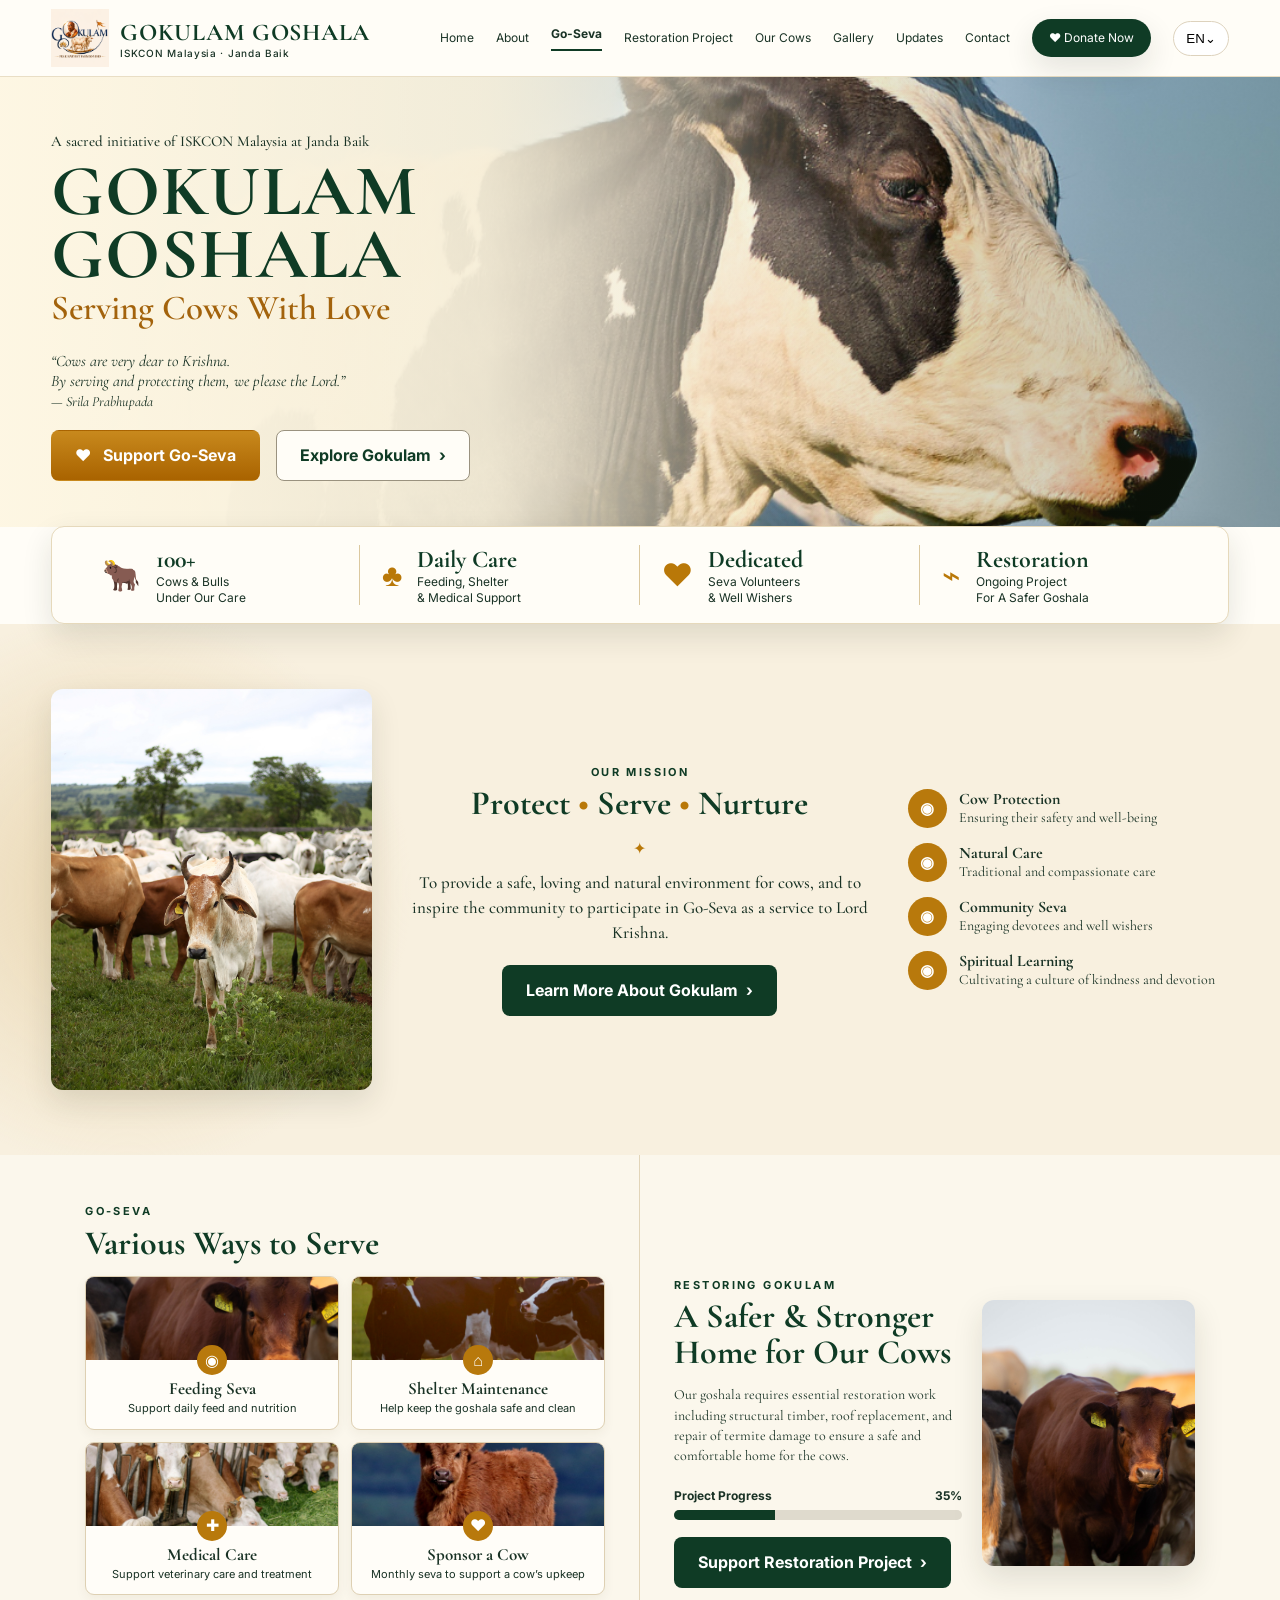
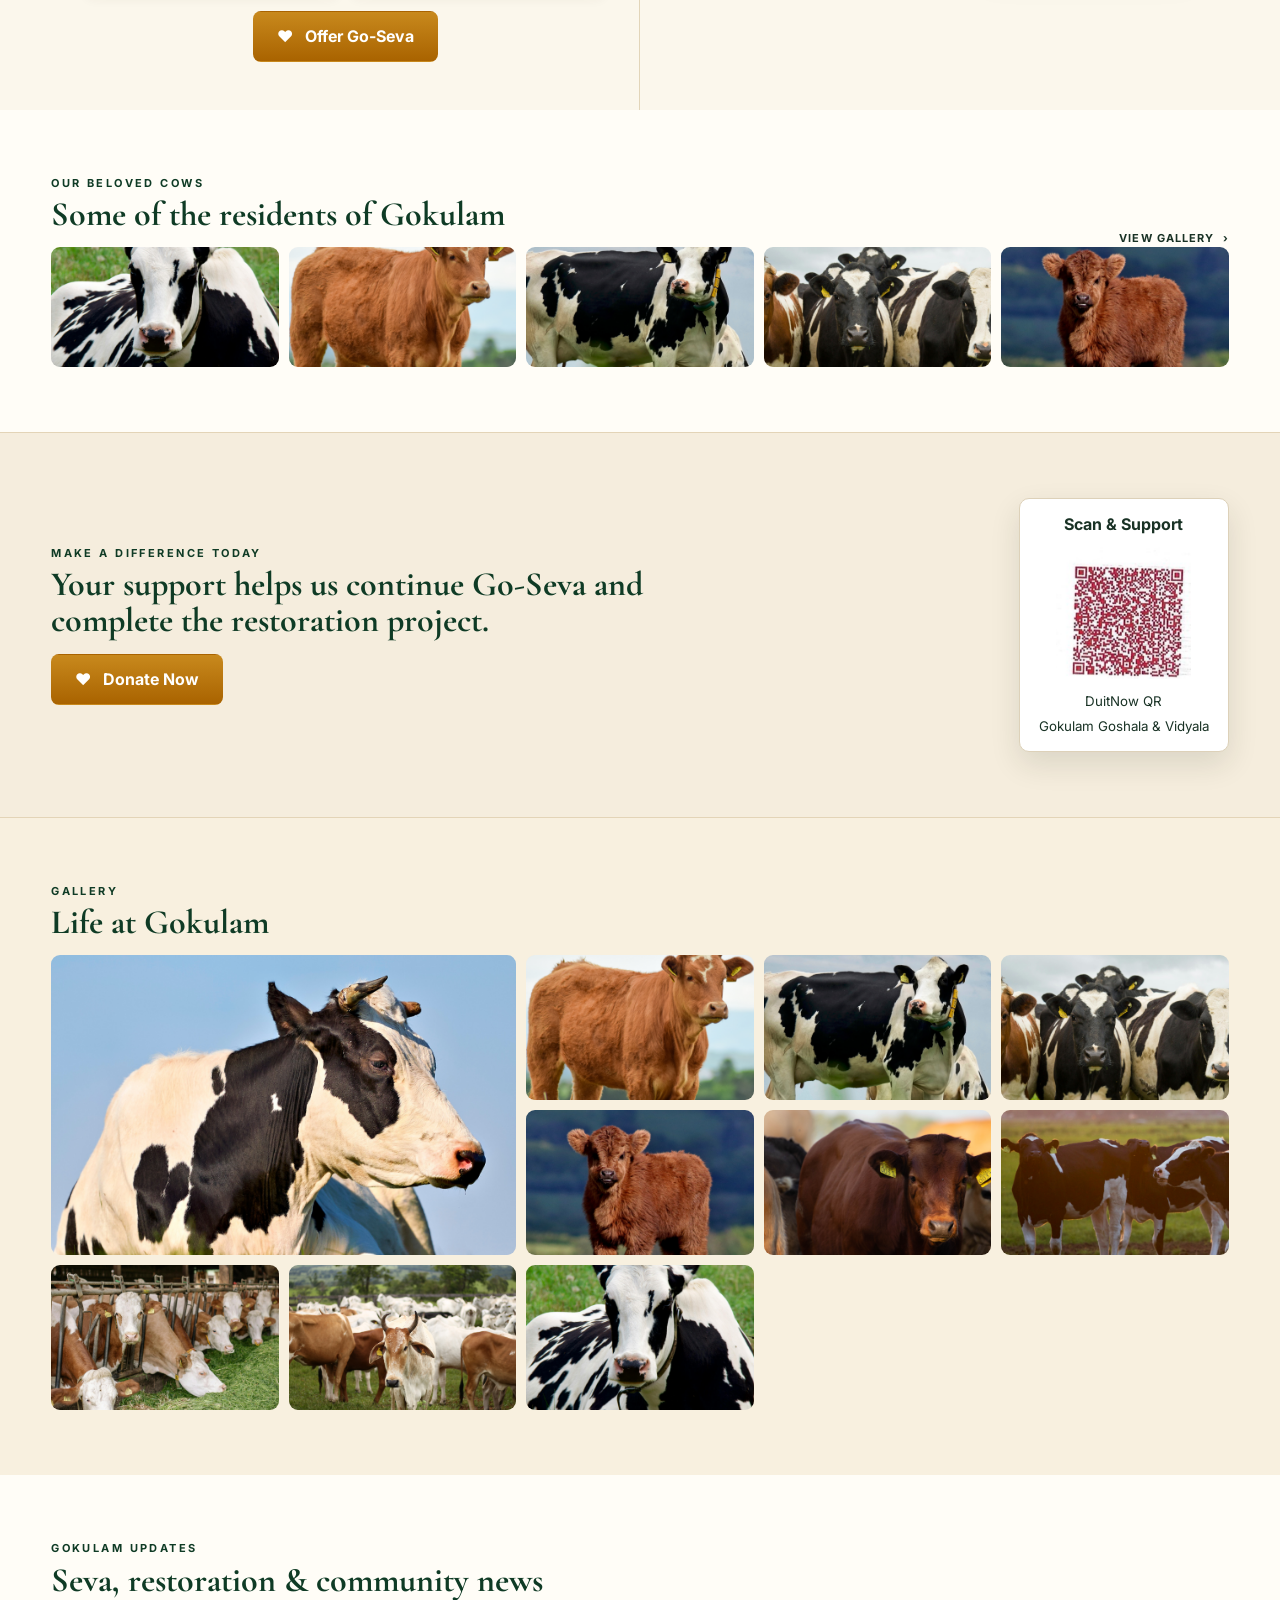
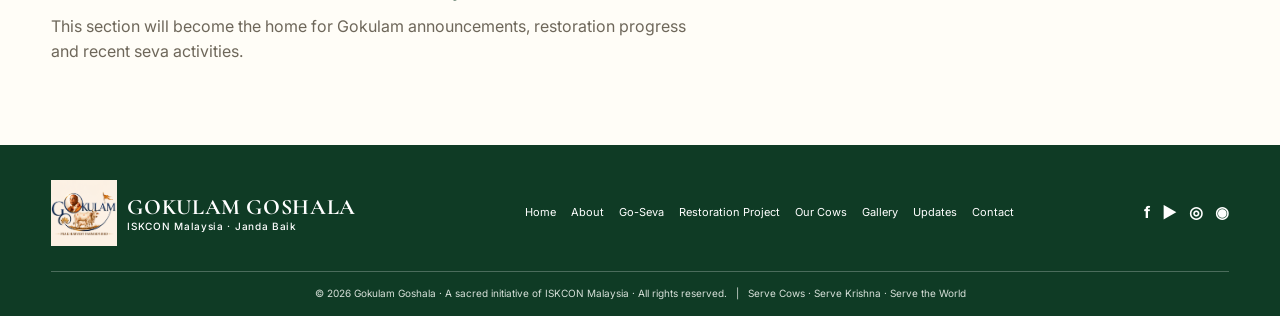
==== index.html @ b49b25ba "Add files via upload" ====
<!DOCTYPE html>
<html lang="en">
<head>
  <meta charset="UTF-8" />
  <meta name="viewport" content="width=device-width, initial-scale=1.0" />
  <meta name="description" content="Gokulam Goshala – Serving cows with love at ISKCON Malaysia, Janda Baik." />
  <title>Gokulam Goshala | Serving Cows With Love</title>
  <link rel="preconnect" href="https://fonts.googleapis.com">
  <link rel="preconnect" href="https://fonts.gstatic.com" crossorigin>
  <link href="https://fonts.googleapis.com/css2?family=Cormorant+Garamond:wght@500;600;700&family=Inter:wght@400;500;600;700&display=swap" rel="stylesheet">
  <link rel="stylesheet" href="assets/css/style.css" />
</head>
<body>
  <header class="site-header" id="top">
    <div class="container nav-wrap">
      <a class="brand" href="#top" aria-label="Gokulam Goshala home">
        <img class="site-logo" src="assets/images/logo.png" alt="Gokulam Goshala logo">
        <div>
          <span class="brand-name">Gokulam Goshala</span>
          <span class="brand-sub">ISKCON Malaysia · Janda Baik</span>
        </div>
      </a>

      <button class="menu-toggle" aria-label="Open navigation" aria-expanded="false">☰</button>
      <nav class="main-nav" aria-label="Main navigation">
        <a class="active" href="#top">Home</a>
        <a href="#about">About</a>
        <a href="#go-seva">Go-Seva</a>
        <a href="#restoration">Restoration Project</a>
        <a href="#cows">Our Cows</a>
        <a href="#gallery">Gallery</a>
        <a href="#updates">Updates</a>
        <a href="#contact">Contact</a>
        <a class="nav-donate" href="#donate">♥ Donate Now</a>
        <button class="language" type="button">EN⌄</button>
      </nav>
    </div>
  </header>

  <main>
    <section class="hero">
      <div class="hero-image"></div>
      <div class="hero-overlay"></div>
      <div class="container hero-content">
        <div class="hero-copy">
          <p class="eyebrow">A sacred initiative of ISKCON Malaysia at Janda Baik</p>
          <h1>Gokulam Goshala</h1>
          <h2>Serving Cows With Love</h2>
          <p class="quote">“Cows are very dear to Krishna.<br>By serving and protecting them, we please the Lord.”</p>
          <p class="quote-author">— Srila Prabhupada</p>
          <div class="hero-actions">
            <a class="btn btn-gold" href="#donate">♥ &nbsp; Support Go-Seva</a>
            <a class="btn btn-light" href="#about">Explore Gokulam &nbsp;›</a>
          </div>
        </div>
      </div>
    </section>

    <section class="stats container">
      <div class="stat"><span class="stat-icon">🐂</span><div><strong>100+</strong><span>Cows & Bulls<br>Under Our Care</span></div></div>
      <div class="stat"><span class="stat-icon">♣</span><div><strong>Daily Care</strong><span>Feeding, Shelter<br>& Medical Support</span></div></div>
      <div class="stat"><span class="stat-icon">♥</span><div><strong>Dedicated</strong><span>Seva Volunteers<br>& Well Wishers</span></div></div>
      <div class="stat"><span class="stat-icon">⌁</span><div><strong>Restoration</strong><span>Ongoing Project<br>For A Safer Goshala</span></div></div>
    </section>

    <section class="mission section" id="about">
      <div class="container mission-grid">
        <div class="mission-art photo-frame"><img src="assets/images/cow-09.png" alt="Cows at Gokulam"></div>
        <div class="mission-copy">
          <p class="section-kicker">Our Mission</p>
          <h2>Protect <span>•</span> Serve <span>•</span> Nurture</h2>
          <div class="ornament">✦</div>
          <p>To provide a safe, loving and natural environment for cows, and to inspire the community to participate in Go-Seva as a service to Lord Krishna.</p>
          <a class="btn btn-green" href="#contact">Learn More About Gokulam &nbsp;›</a>
        </div>
        <div class="mission-values">
          <div><b>◉</b><span><strong>Cow Protection</strong>Ensuring their safety and well-being</span></div>
          <div><b>◉</b><span><strong>Natural Care</strong>Traditional and compassionate care</span></div>
          <div><b>◉</b><span><strong>Community Seva</strong>Engaging devotees and well wishers</span></div>
          <div><b>◉</b><span><strong>Spiritual Learning</strong>Cultivating a culture of kindness and devotion</span></div>
        </div>
      </div>
    </section>

    <section class="split-section" id="go-seva">
      <div class="container split-grid">
        <div class="seva-panel">
          <p class="section-kicker">Go-Seva</p>
          <h2>Various Ways to Serve</h2>
          <div class="cards-4">
            <article class="mini-card"><img class="card-image" src="assets/images/cow-06.png" alt="Feeding and cow care"><span>◉</span><h3>Feeding Seva</h3><p>Support daily feed and nutrition</p></article>
            <article class="mini-card"><img class="card-image" src="assets/images/cow-07.png" alt="Goshala shelter"><span>⌂</span><h3>Shelter Maintenance</h3><p>Help keep the goshala safe and clean</p></article>
            <article class="mini-card"><img class="card-image" src="assets/images/cow-08.png" alt="Cow care"><span>✚</span><h3>Medical Care</h3><p>Support veterinary care and treatment</p></article>
            <article class="mini-card"><img class="card-image" src="assets/images/cow-05.png" alt="Cow sponsorship"><span>♥</span><h3>Sponsor a Cow</h3><p>Monthly seva to support a cow’s upkeep</p></article>
          </div>
          <a class="btn btn-gold center-btn" href="#donate">♥ &nbsp; Offer Go-Seva</a>
        </div>

        <div class="restoration-panel" id="restoration">
          <div>
            <p class="section-kicker">Restoring Gokulam</p>
            <h2>A Safer & Stronger Home for Our Cows</h2>
            <p>Our goshala requires essential restoration work including structural timber, roof replacement, and repair of termite damage to ensure a safe and comfortable home for the cows.</p>
            <div class="progress-label"><span>Project Progress</span><strong>35%</strong></div>
            <div class="progress"><span style="width:35%"></span></div>
            <a class="btn btn-green" href="#donate">Support Restoration Project &nbsp;›</a>
          </div>
          <div class="restoration-image photo-frame"><img src="assets/images/cow-06.png" alt="Goshala shelter"></div>
        </div>
      </div>
    </section>

    <section class="cows section" id="cows">
      <div class="container">
        <div class="section-heading"><div><p class="section-kicker">Our Beloved Cows</p><h2>Some of the residents of Gokulam</h2></div><a href="#gallery">View Gallery &nbsp;›</a></div>
        <div class="cow-strip">
          <img class="cow-thumb" src="assets/images/cow-01.png" alt="Gokulam cow 1">
          <img class="cow-thumb" src="assets/images/cow-02.png" alt="Gokulam cow 2">
          <img class="cow-thumb" src="assets/images/cow-03.png" alt="Gokulam cow 3">
          <img class="cow-thumb" src="assets/images/cow-04.png" alt="Gokulam cow 4">
          <img class="cow-thumb" src="assets/images/cow-05.png" alt="Gokulam cow 5">
        </div>
      </div>
    </section>

    <section class="donate section" id="donate">
      <div class="container donate-grid">
        <div><p class="section-kicker">Make a Difference Today</p><h2>Your support helps us continue Go-Seva and complete the restoration project.</h2><a class="btn btn-gold" href="#contact">♥ &nbsp; Donate Now</a></div>
        <div class="qr-placeholder"><strong>Scan &amp; Support</strong><img class="donation-qr" src="assets/images/donation-qr.png" alt="DuitNow QR for Gokulam Goshala &amp; Vidyala"><small>DuitNow QR<br>Gokulam Goshala &amp; Vidyala</small></div>
      </div>
    </section>

    <section class="gallery section" id="gallery">
      <div class="container">
        <div class="section-heading"><div><p class="section-kicker">Gallery</p><h2>Life at Gokulam</h2></div></div>
        <div class="gallery-grid">
          <img src="assets/images/cow-10.png" alt="Cows grazing in the pasture">
          <img src="assets/images/cow-02.png" alt="Cow portrait">
          <img src="assets/images/cow-03.png" alt="Cow portrait">
          <img src="assets/images/cow-04.png" alt="Cow portrait">
          <img src="assets/images/cow-05.png" alt="Cows together">
          <img src="assets/images/cow-06.png" alt="Cows in shelter">
          <img src="assets/images/cow-07.png" alt="Cows in pasture">
          <img src="assets/images/cow-08.png" alt="Cow">
          <img src="assets/images/cow-09.png" alt="Cows grazing">
          <img src="assets/images/cow-01.png" alt="Cow">
        </div>
      </div>
    </section>

    <section class="updates section" id="updates">
      <div class="container"><p class="section-kicker">Gokulam Updates</p><h2>Seva, restoration & community news</h2><p class="muted">This section will become the home for Gokulam announcements, restoration progress and recent seva activities.</p></div>
    </section>
  </main>

  <footer id="contact">
    <div class="container footer-grid">
      <div class="footer-brand"><img class="footer-logo" src="assets/images/logo.png" alt="Gokulam Goshala logo"><div><span class="brand-name">Gokulam Goshala</span><span class="brand-sub">ISKCON Malaysia · Janda Baik</span></div></div>
      <div class="footer-links"><a href="#top">Home</a><a href="#about">About</a><a href="#go-seva">Go-Seva</a><a href="#restoration">Restoration Project</a><a href="#cows">Our Cows</a><a href="#gallery">Gallery</a><a href="#updates">Updates</a><a href="#contact">Contact</a></div>
      <div class="socials">f &nbsp; ▶ &nbsp; ◎ &nbsp; ◉</div>
    </div>
    <div class="container copyright">© 2026 Gokulam Goshala · A sacred initiative of ISKCON Malaysia · All rights reserved. &nbsp; | &nbsp; Serve Cows · Serve Krishna · Serve the World</div>
  </footer>

  <script src="assets/js/script.js"></script>
</body>
</html>
---- assets/css/style.css ----
:root{--green:#0f3b25;--green2:#174d31;--gold:#b97808;--cream:#f7f0df;--paper:#fffdf7;--ink:#193225;--line:#d9c69f;--shadow:0 12px 30px rgba(36,45,26,.12);--serif:'Cormorant Garamond',Georgia,serif;--sans:'Inter',Arial,sans-serif}*{box-sizing:border-box}html{scroll-behavior:smooth}body{margin:0;color:var(--ink);background:var(--paper);font-family:var(--sans);line-height:1.55}a{color:inherit;text-decoration:none}.container{width:min(1180px,92%);margin:auto}.site-header{position:sticky;top:0;z-index:20;background:rgba(255,253,247,.97);border-bottom:1px solid #e9dec5}.nav-wrap{min-height:76px;display:flex;align-items:center;justify-content:space-between;gap:25px}.brand{display:flex;align-items:center;gap:11px}.brand-mark{width:49px;height:49px;border:2px solid var(--gold);border-radius:50%;display:grid;place-items:center;font-size:25px;background:#f5ead1}.brand-name{display:block;font:700 24px var(--serif);text-transform:uppercase;letter-spacing:.03em;color:var(--green)}.brand-sub{display:block;font:500 10px var(--sans);letter-spacing:.07em}.main-nav{display:flex;align-items:center;gap:22px;font-size:12px}.main-nav a{white-space:nowrap}.main-nav .active{font-weight:700;border-bottom:2px solid var(--green);padding-bottom:5px}.nav-donate{background:var(--green);color:white;border-radius:25px;padding:10px 17px;box-shadow:var(--shadow)}.language{border:1px solid #ddd2bd;background:white;border-radius:20px;padding:9px 12px}.menu-toggle{display:none;border:0;background:none;font-size:26px}.hero{position:relative;min-height:450px;display:flex;align-items:center;overflow:hidden;background:#d8cba9}.hero-image{position:absolute;inset:0;background:linear-gradient(90deg,#e8dfc5 0%,rgba(232,223,197,.86) 38%,rgba(100,86,47,.08) 60%,rgba(37,64,31,.3)),url('../images/cow-10.png') center/cover}.hero-overlay{position:absolute;inset:0;background:linear-gradient(90deg,rgba(255,248,229,.94),rgba(255,248,229,.54) 43%,rgba(0,0,0,0) 72%)}.hero-content{position:relative;z-index:1}.hero-copy{max-width:610px;padding:45px 0}.hero h1{margin:0;text-transform:uppercase;font:700 clamp(45px,6vw,72px)/.88 var(--serif);color:var(--green);letter-spacing:.015em}.hero h2{margin:5px 0 0;color:#a3630c;font:600 35px/1 var(--serif)}.eyebrow{margin:9px 0 10px;font:500 15px var(--serif)}.quote{font:italic 16px var(--serif);margin:25px 0 2px}.quote-author{font:italic 14px var(--serif);margin:0 0 20px}.hero-actions{display:flex;gap:16px}.btn{display:inline-flex;align-items:center;justify-content:center;border-radius:8px;padding:12px 23px;font-weight:700;border:1px solid transparent;transition:.2s transform,.2s box-shadow}.btn:hover{transform:translateY(-2px);box-shadow:0 8px 18px rgba(0,0,0,.14)}.btn-gold{background:linear-gradient(#c8891d,#a96300);color:#fff}.btn-light{background:#fffdf7;border-color:#9a927f;color:var(--green)}.btn-green{background:var(--green);color:#fff}.stats{position:relative;z-index:3;margin-top:-1px;background:#fffdf7;border:1px solid #e6d9bb;border-radius:13px;box-shadow:var(--shadow);display:grid;grid-template-columns:repeat(4,1fr);padding:18px 28px}.stat{display:flex;align-items:center;gap:15px;padding:0 22px;border-right:1px solid #dbc89f}.stat:last-child{border-right:0}.stat-icon{font-size:31px;color:var(--gold)}.stat strong{display:block;font:700 24px var(--serif);color:var(--green)}.stat div span{display:block;font-size:12px;line-height:1.3}.section{padding:65px 0}.mission{background:radial-gradient(circle at 10% 50%,#e8d4ad 0,transparent 24%),#f8f0df}.mission-grid{display:grid;grid-template-columns:1fr 1.45fr 1fr;align-items:center;gap:35px}.image-placeholder{min-height:235px;border-radius:12px;background:linear-gradient(135deg,#9d7b43,#d7c28d 45%,#527144);display:grid;place-items:center;text-align:center;color:white;font:600 21px var(--serif);box-shadow:var(--shadow);text-shadow:0 1px 3px #333}.image-placeholder small{font:12px var(--sans)}.mission-copy{text-align:center}.section-kicker{text-transform:uppercase;letter-spacing:.22em;font-size:11px;font-weight:700;margin:0 0 2px;color:var(--green)}h2{font:700 34px/1.05 var(--serif);margin:5px 0 15px;color:var(--green)}.mission-copy h2 span{color:var(--gold)}.ornament{color:var(--gold);margin:10px 0}.mission-copy>p:not(.section-kicker){font:500 17px/1.45 var(--serif);max-width:570px;margin:0 auto 20px}.mission-values{display:grid;gap:15px}.mission-values>div{display:flex;gap:12px;align-items:flex-start}.mission-values b{width:39px;height:39px;flex:none;border-radius:50%;display:grid;place-items:center;background:#b8790c;color:#fff}.mission-values span{font:14px var(--serif)}.mission-values strong{display:block;font-size:16px}.split-section{padding:0;background:#fbf7ec}.split-grid{display:grid;grid-template-columns:1fr 1fr}.seva-panel,.restoration-panel{padding:48px 34px}.seva-panel{border-right:1px solid #e2d5b9}.cards-4{display:grid;grid-template-columns:repeat(2,1fr);gap:12px}.mini-card{position:relative;border:1px solid #ded0b3;background:#fffdf8;border-radius:9px;overflow:hidden;text-align:center;padding-bottom:11px;box-shadow:0 4px 12px rgba(65,48,15,.06)}.card-image{height:83px;background:linear-gradient(135deg,#698252,#d7bb7d);display:grid;place-items:center;color:white;font:600 16px var(--serif)}.mini-card>span{display:grid;place-items:center;width:30px;height:30px;border-radius:50%;background:#b8790c;color:white;margin:-15px auto 3px;position:relative}.mini-card h3{font:700 17px var(--serif);margin:0}.mini-card p{font-size:11px;line-height:1.3;margin:2px 8px}.center-btn{display:flex;width:max-content;margin:16px auto 0}.restoration-panel{display:grid;grid-template-columns:1.15fr .85fr;gap:20px;align-items:center}.restoration-panel p:not(.section-kicker){font:14px/1.45 var(--serif)}.progress-label{display:flex;justify-content:space-between;font-size:12px;font-weight:700;margin-top:20px}.progress{height:10px;border-radius:20px;background:#dfdacd;overflow:hidden;margin:5px 0 17px}.progress span{display:block;height:100%;background:var(--green)}.restoration-image{min-height:250px}.section-heading{display:flex;justify-content:space-between;align-items:end}.section-heading>a{font-size:11px;font-weight:700;text-transform:uppercase;letter-spacing:.1em}.cow-strip{display:grid;grid-template-columns:repeat(5,1fr);gap:10px}.cow-thumb{height:120px;border-radius:9px;background:linear-gradient(135deg,#7d9a62,#d1b176);display:grid;place-items:center;color:#fff;font:600 19px var(--serif);text-shadow:0 1px 3px #333}.donate{background:#f5eddd;border-top:1px solid #e3d4b7;border-bottom:1px solid #e3d4b7}.donate-grid{display:grid;grid-template-columns:1fr 210px;gap:40px;align-items:center}.donate h2{max-width:720px}.qr-placeholder{text-align:center;background:#fff;border:1px solid #ddd1b9;border-radius:10px;padding:13px;box-shadow:var(--shadow)}.qr{width:105px;height:105px;margin:8px auto;background:repeating-linear-gradient(45deg,#111 0 5px,#fff 5px 10px);display:grid;place-items:center;font-weight:800;color:white;text-shadow:0 0 3px #000}.donation-qr{display:block;width:135px;height:135px;object-fit:contain;margin:8px auto;background:#fff}.updates{background:#fffdf7}.muted{color:#6e675a;max-width:650px}footer{background:var(--green);color:#fff;padding:35px 0 15px}.footer-grid{display:grid;grid-template-columns:1fr 2fr auto;align-items:center;gap:30px}.footer-brand{display:flex;align-items:center;gap:10px}.footer-brand .brand-name{color:#fff;font-size:22px}.footer-links{display:flex;flex-wrap:wrap;justify-content:center;gap:15px;font-size:11px}.socials{font-weight:700;white-space:nowrap}.copyright{text-align:center;border-top:1px solid rgba(255,255,255,.25);margin-top:25px;padding-top:14px;font-size:10px;color:#d7e0d9}
@media(max-width:1050px){.main-nav{gap:11px}.main-nav a{font-size:10px}.stats{grid-template-columns:repeat(2,1fr);gap:14px}.stat:nth-child(2){border-right:0}.mission-grid{grid-template-columns:1fr 1.5fr}.mission-values{grid-column:1/-1;grid-template-columns:repeat(2,1fr)}}
@media(max-width:760px){.nav-wrap{min-height:68px}.menu-toggle{display:block}.main-nav{display:none;position:absolute;left:4%;right:4%;top:67px;background:#fffdf7;padding:15px;border:1px solid #e5d9c0;border-radius:10px;box-shadow:var(--shadow);flex-direction:column;align-items:stretch}.main-nav.open{display:flex}.main-nav a{text-align:center;padding:7px}.language{width:100%}.hero{min-height:570px;align-items:end}.hero-image{background-position:63% center}.hero-overlay{background:linear-gradient(180deg,rgba(255,248,229,.25),rgba(255,248,229,.94) 58%)}.hero-copy{padding:40px 0 35px;text-align:center}.hero h1{font-size:47px}.hero h2{font-size:30px}.hero-actions{justify-content:center;flex-wrap:wrap}.stats{grid-template-columns:1fr;padding:12px 18px;margin-top:-1px}.stat{border-right:0;border-bottom:1px solid #dbc89f;padding:12px}.stat:last-child{border-bottom:0}.mission-grid,.split-grid,.restoration-panel,.donate-grid{grid-template-columns:1fr}.mission-values{grid-template-columns:1fr}.seva-panel{border-right:0;border-bottom:1px solid #e2d5b9}.cards-4{grid-template-columns:1fr 1fr}.section-heading{align-items:start;gap:10px}.cow-strip{grid-template-columns:repeat(2,1fr)}.cow-thumb:last-child{grid-column:span 2}.footer-grid{grid-template-columns:1fr;text-align:center}.footer-brand{justify-content:center}.footer-links{justify-content:center}.socials{margin-top:3px}}
@media(max-width:430px){.brand-name{font-size:18px}.brand-sub{font-size:8px}.brand-mark{width:42px;height:42px}.cards-4{grid-template-columns:1fr}.hero h1{font-size:41px}.hero h2{font-size:27px}.hero-copy{padding-bottom:25px}.btn{width:100%}.hero-actions{display:grid}.cow-strip{grid-template-columns:1fr}.cow-thumb:last-child{grid-column:auto}}

.site-logo{width:58px;height:58px;object-fit:contain;display:block}.footer-logo{width:66px;height:66px;object-fit:contain}.photo-frame{overflow:hidden;border-radius:12px;box-shadow:var(--shadow)}.photo-frame img{display:block;width:100%;height:100%;object-fit:cover}.mission-art{min-height:235px}.card-image{display:block;width:100%;height:83px;object-fit:cover;border:0}.cow-thumb{width:100%;object-fit:cover;border:0}.gallery{background:#f8f0df}.gallery-grid{display:grid;grid-template-columns:repeat(5,1fr);gap:10px}.gallery-grid img{width:100%;height:145px;object-fit:cover;border-radius:9px;display:block}.gallery-grid img:first-child{grid-column:span 2;grid-row:span 2;height:300px}.gallery-grid img:hover{transform:scale(1.015);transition:.2s}.footer-brand{align-items:center}.footer-brand .brand-sub{display:block}
@media(max-width:760px){.gallery-grid{grid-template-columns:repeat(2,1fr)}.gallery-grid img:first-child{grid-column:span 2;grid-row:auto;height:230px}.gallery-grid img{height:160px}.site-logo{width:49px;height:49px}}
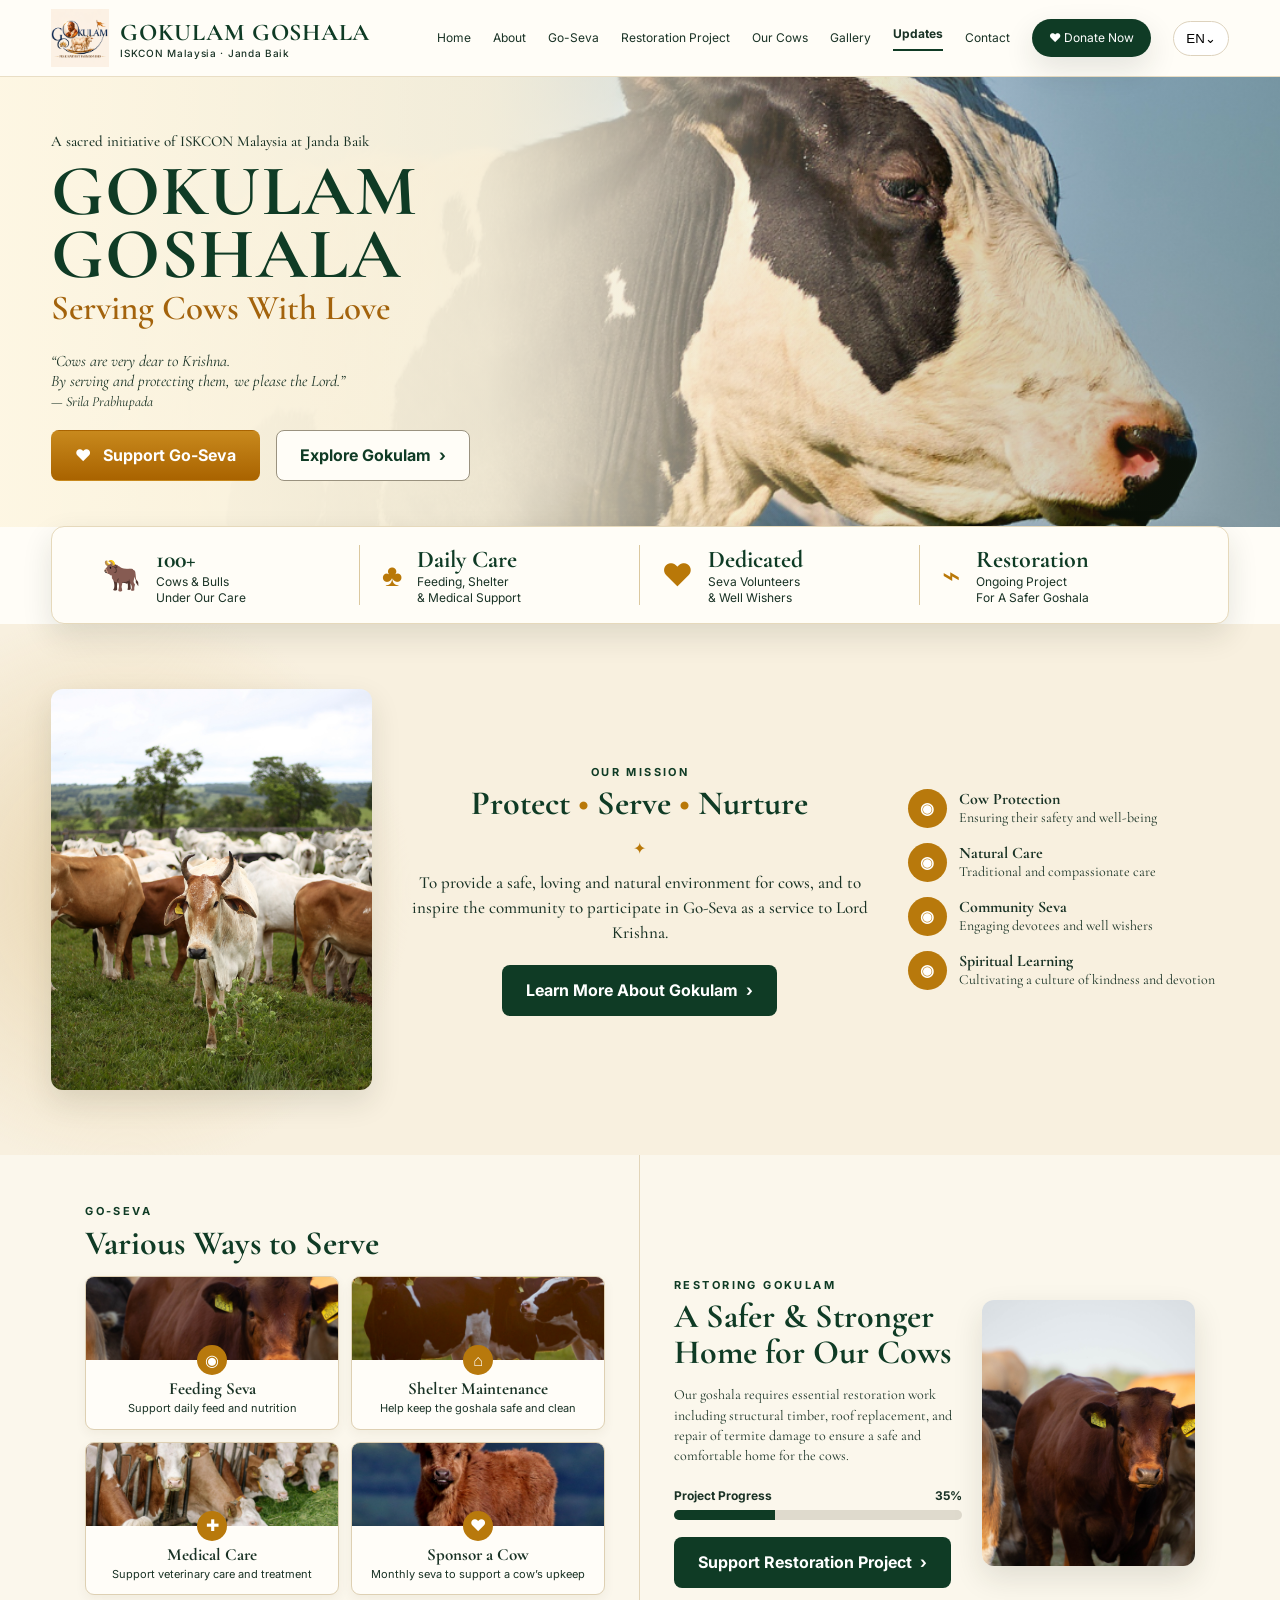
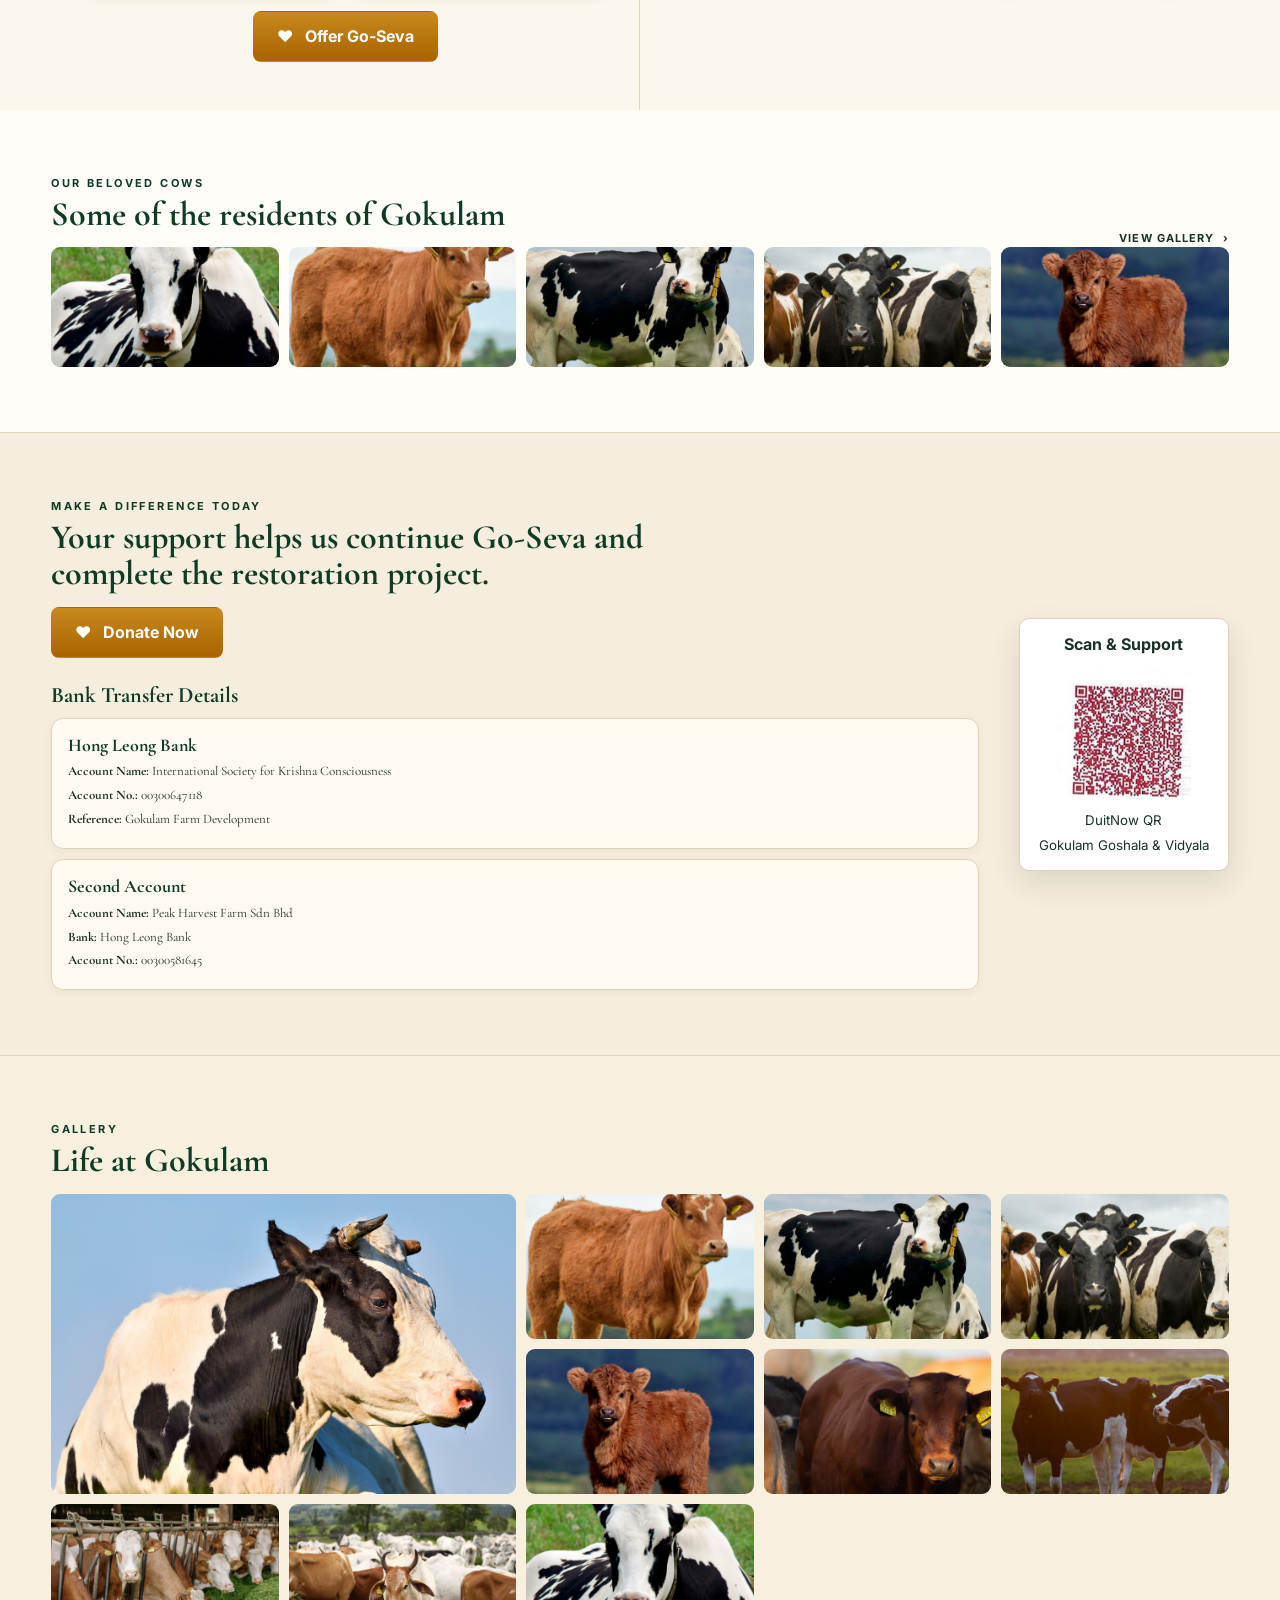
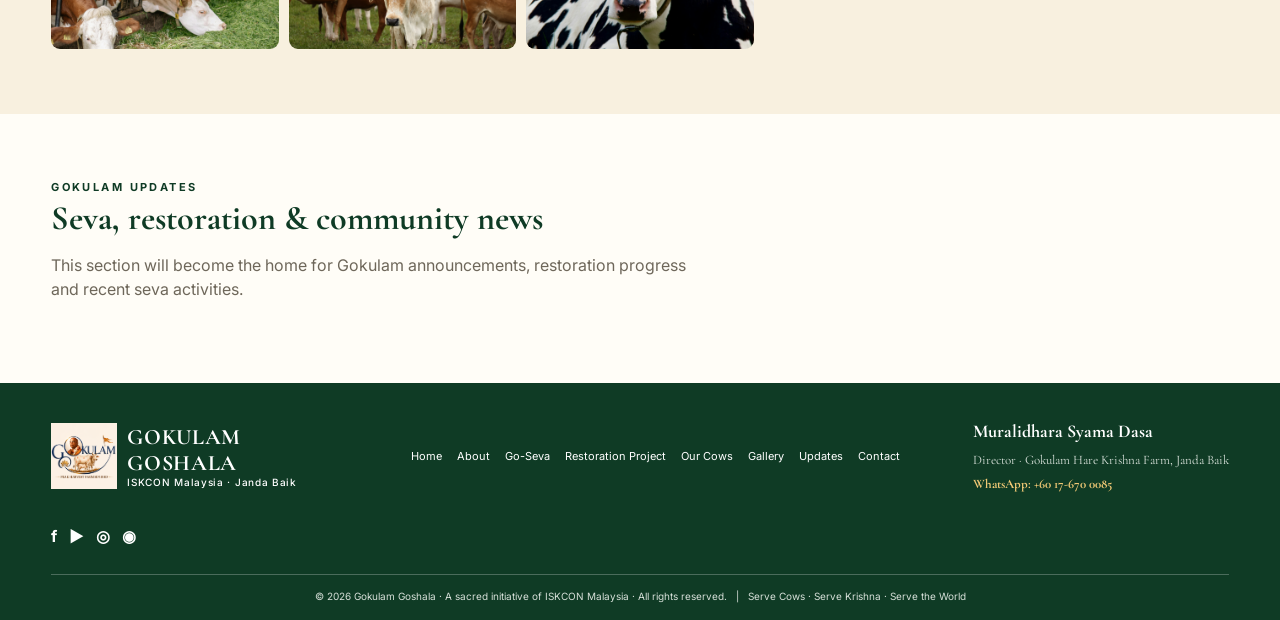
==== commit cf7d5b56: "Add files via upload" ====
--- a/index.html
+++ b/index.html
@@ -125,7 +125,26 @@
 
     <section class="donate section" id="donate">
       <div class="container donate-grid">
-        <div><p class="section-kicker">Make a Difference Today</p><h2>Your support helps us continue Go-Seva and complete the restoration project.</h2><a class="btn btn-gold" href="#contact">♥ &nbsp; Donate Now</a></div>
+        <div class="donate-copy">
+          <p class="section-kicker">Make a Difference Today</p>
+          <h2>Your support helps us continue Go-Seva and complete the restoration project.</h2>
+          <a class="btn btn-gold" href="#contact">♥ &nbsp; Donate Now</a>
+          <div class="bank-details">
+            <h3>Bank Transfer Details</h3>
+            <div class="bank-card">
+              <strong>Hong Leong Bank</strong>
+              <p><b>Account Name:</b> International Society for Krishna Consciousness</p>
+              <p><b>Account No.:</b> 00300647118</p>
+              <p><b>Reference:</b> Gokulam Farm Development</p>
+            </div>
+            <div class="bank-card">
+              <strong>Second Account</strong>
+              <p><b>Account Name:</b> Peak Harvest Farm Sdn Bhd</p>
+              <p><b>Bank:</b> Hong Leong Bank</p>
+              <p><b>Account No.:</b> 00300581645</p>
+            </div>
+          </div>
+        </div>
         <div class="qr-placeholder"><strong>Scan &amp; Support</strong><img class="donation-qr" src="assets/images/donation-qr.png" alt="DuitNow QR for Gokulam Goshala &amp; Vidyala"><small>DuitNow QR<br>Gokulam Goshala &amp; Vidyala</small></div>
       </div>
     </section>
@@ -157,6 +176,11 @@
     <div class="container footer-grid">
       <div class="footer-brand"><img class="footer-logo" src="assets/images/logo.png" alt="Gokulam Goshala logo"><div><span class="brand-name">Gokulam Goshala</span><span class="brand-sub">ISKCON Malaysia · Janda Baik</span></div></div>
       <div class="footer-links"><a href="#top">Home</a><a href="#about">About</a><a href="#go-seva">Go-Seva</a><a href="#restoration">Restoration Project</a><a href="#cows">Our Cows</a><a href="#gallery">Gallery</a><a href="#updates">Updates</a><a href="#contact">Contact</a></div>
+      <div class="footer-contact">
+        <strong>Muralidhara Syama Dasa</strong>
+        <span>Director · Gokulam Hare Krishna Farm, Janda Baik</span>
+        <a href="https://wa.me/60176700085" target="_blank" rel="noopener">WhatsApp: +60 17-670 0085</a>
+      </div>
       <div class="socials">f &nbsp; ▶ &nbsp; ◎ &nbsp; ◉</div>
     </div>
     <div class="container copyright">© 2026 Gokulam Goshala · A sacred initiative of ISKCON Malaysia · All rights reserved. &nbsp; | &nbsp; Serve Cows · Serve Krishna · Serve the World</div>
--- a/assets/css/style.css
+++ b/assets/css/style.css
@@ -5,3 +5,8 @@
 
 .site-logo{width:58px;height:58px;object-fit:contain;display:block}.footer-logo{width:66px;height:66px;object-fit:contain}.photo-frame{overflow:hidden;border-radius:12px;box-shadow:var(--shadow)}.photo-frame img{display:block;width:100%;height:100%;object-fit:cover}.mission-art{min-height:235px}.card-image{display:block;width:100%;height:83px;object-fit:cover;border:0}.cow-thumb{width:100%;object-fit:cover;border:0}.gallery{background:#f8f0df}.gallery-grid{display:grid;grid-template-columns:repeat(5,1fr);gap:10px}.gallery-grid img{width:100%;height:145px;object-fit:cover;border-radius:9px;display:block}.gallery-grid img:first-child{grid-column:span 2;grid-row:span 2;height:300px}.gallery-grid img:hover{transform:scale(1.015);transition:.2s}.footer-brand{align-items:center}.footer-brand .brand-sub{display:block}
 @media(max-width:760px){.gallery-grid{grid-template-columns:repeat(2,1fr)}.gallery-grid img:first-child{grid-column:span 2;grid-row:auto;height:230px}.gallery-grid img{height:160px}.site-logo{width:49px;height:49px}}
+
+
+/* Donation and contact details */
+.donate-copy{min-width:0}.bank-details{margin-top:24px}.bank-details h3{font:700 22px var(--serif);margin:0 0 10px;color:var(--green)}.bank-card{background:#fffaf1;border:1px solid #dfd2bd;border-radius:12px;padding:14px 16px;margin-top:10px;box-shadow:0 3px 10px #5b41160d}.bank-card strong{font:700 18px var(--serif);color:var(--green)}.bank-card p{font:13px/1.45 var(--serif);margin:5px 0}.footer-contact{display:flex;flex-direction:column;gap:4px;font-family:var(--serif);font-size:13px}.footer-contact strong{font-size:18px}.footer-contact a{color:#f0c875;font-weight:700}.footer-contact span{color:#d9e2db}
+@media(max-width:800px){.footer-contact{margin-top:5px}}
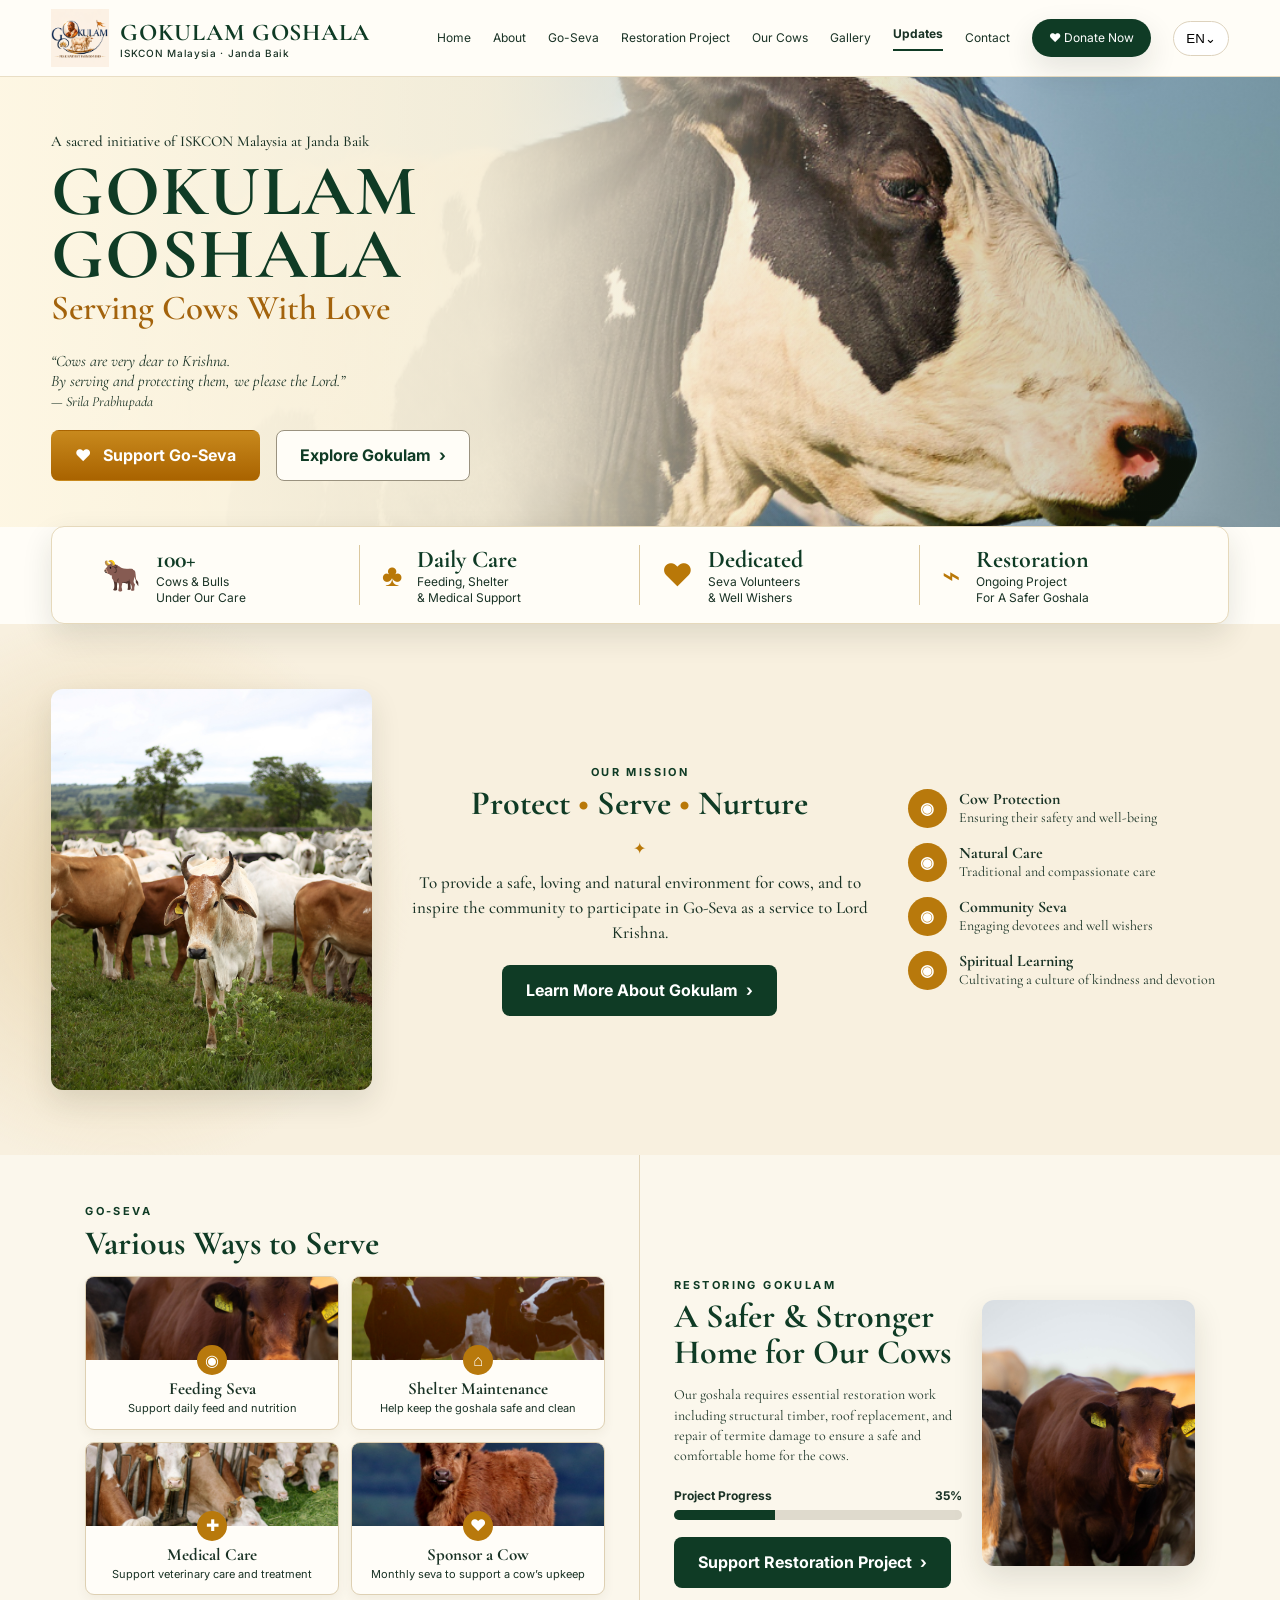
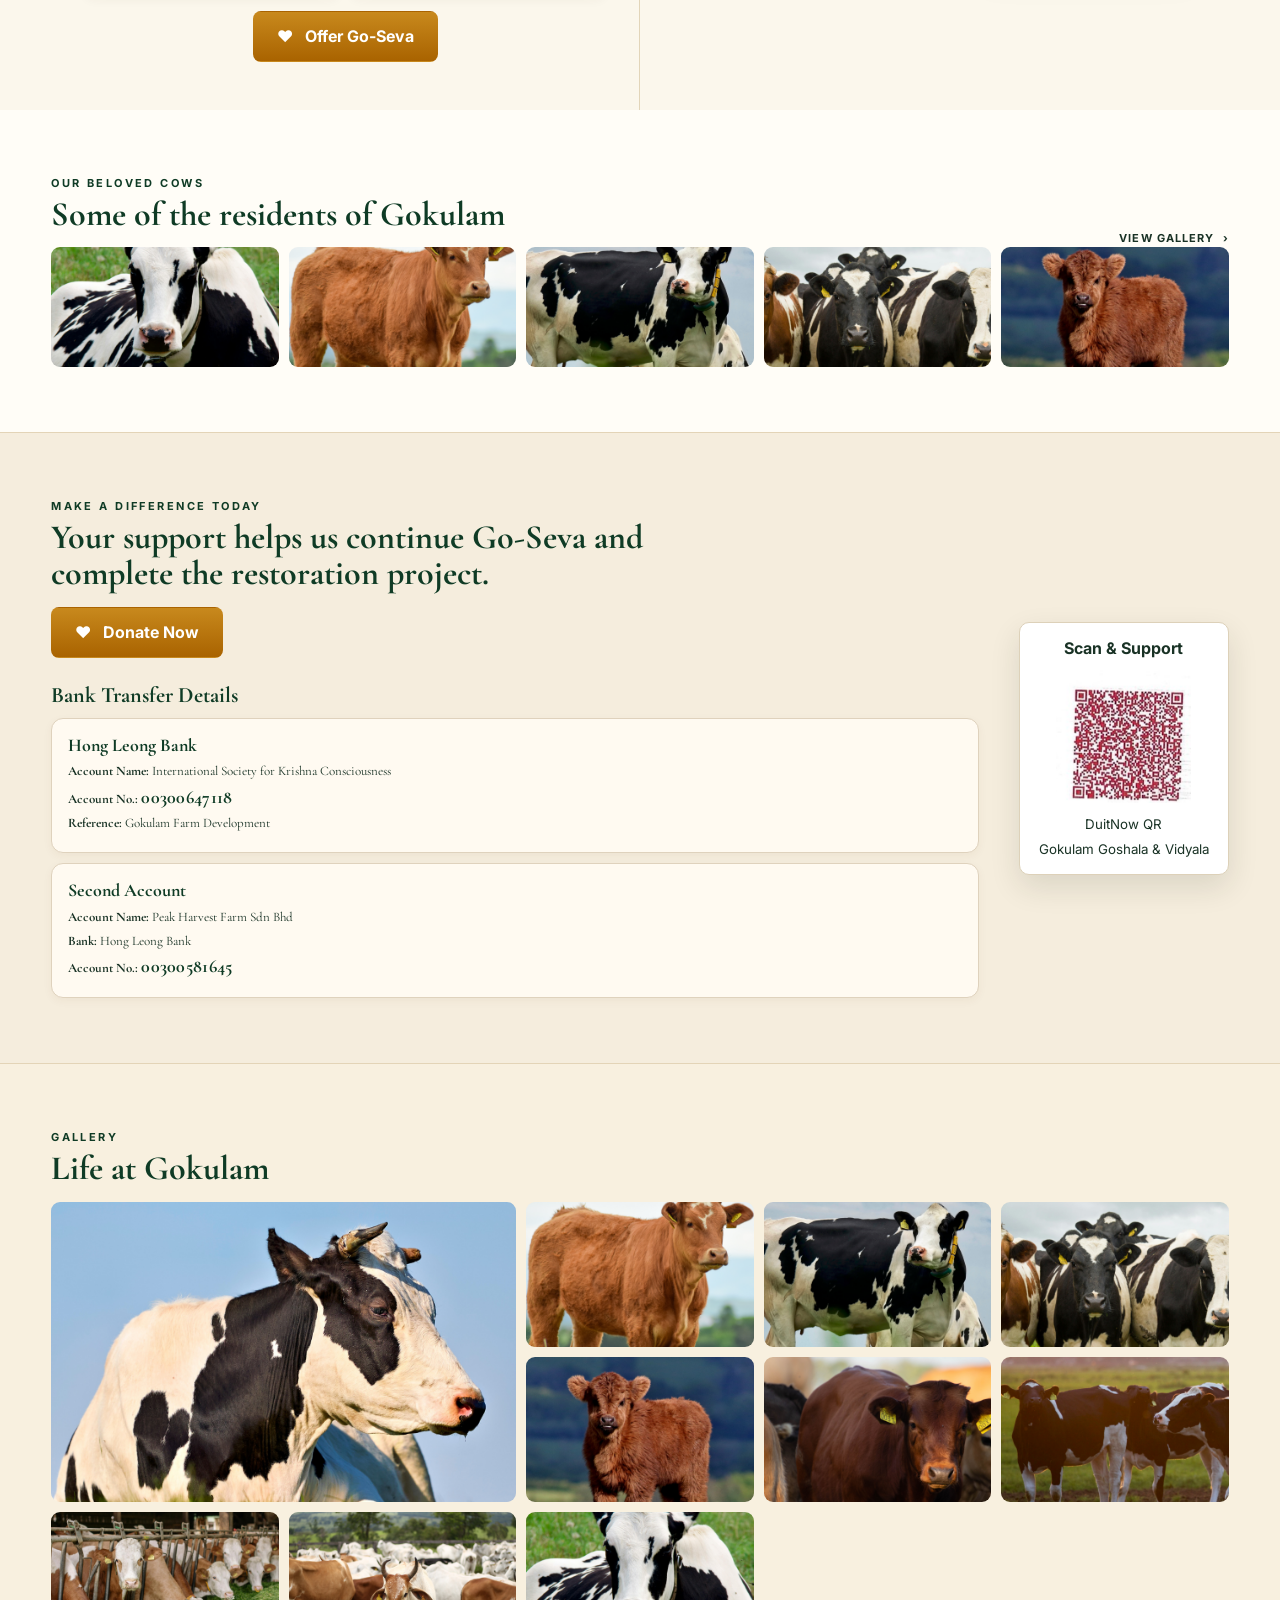
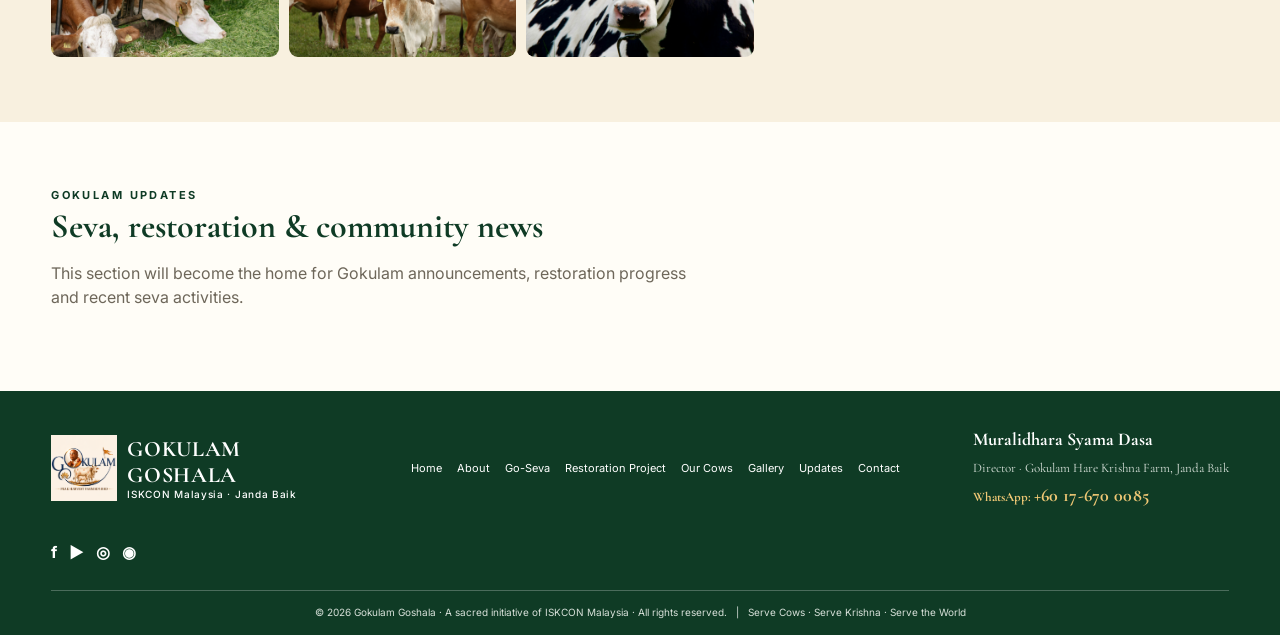
==== commit 4eb92f35: "Add files via upload" ====
--- a/index.html
+++ b/index.html
@@ -134,14 +134,14 @@
             <div class="bank-card">
               <strong>Hong Leong Bank</strong>
               <p><b>Account Name:</b> International Society for Krishna Consciousness</p>
-              <p><b>Account No.:</b> 00300647118</p>
+              <p><b>Account No.:</b> <strong class="important-detail">00300647118</strong></p>
               <p><b>Reference:</b> Gokulam Farm Development</p>
             </div>
             <div class="bank-card">
               <strong>Second Account</strong>
               <p><b>Account Name:</b> Peak Harvest Farm Sdn Bhd</p>
               <p><b>Bank:</b> Hong Leong Bank</p>
-              <p><b>Account No.:</b> 00300581645</p>
+              <p><b>Account No.:</b> <strong class="important-detail">00300581645</strong></p>
             </div>
           </div>
         </div>
@@ -179,7 +179,7 @@
       <div class="footer-contact">
         <strong>Muralidhara Syama Dasa</strong>
         <span>Director · Gokulam Hare Krishna Farm, Janda Baik</span>
-        <a href="https://wa.me/60176700085" target="_blank" rel="noopener">WhatsApp: +60 17-670 0085</a>
+        <a href="https://wa.me/60176700085" target="_blank" rel="noopener">WhatsApp: <strong class="important-detail">+60 17-670 0085</strong></a>
       </div>
       <div class="socials">f &nbsp; ▶ &nbsp; ◎ &nbsp; ◉</div>
     </div>
--- a/assets/css/style.css
+++ b/assets/css/style.css
@@ -10,3 +10,7 @@
 /* Donation and contact details */
 .donate-copy{min-width:0}.bank-details{margin-top:24px}.bank-details h3{font:700 22px var(--serif);margin:0 0 10px;color:var(--green)}.bank-card{background:#fffaf1;border:1px solid #dfd2bd;border-radius:12px;padding:14px 16px;margin-top:10px;box-shadow:0 3px 10px #5b41160d}.bank-card strong{font:700 18px var(--serif);color:var(--green)}.bank-card p{font:13px/1.45 var(--serif);margin:5px 0}.footer-contact{display:flex;flex-direction:column;gap:4px;font-family:var(--serif);font-size:13px}.footer-contact strong{font-size:18px}.footer-contact a{color:#f0c875;font-weight:700}.footer-contact span{color:#d9e2db}
 @media(max-width:800px){.footer-contact{margin-top:5px}}
+
+
+/* Important donation/contact details */
+.important-detail{font-weight:800;letter-spacing:.3px;}
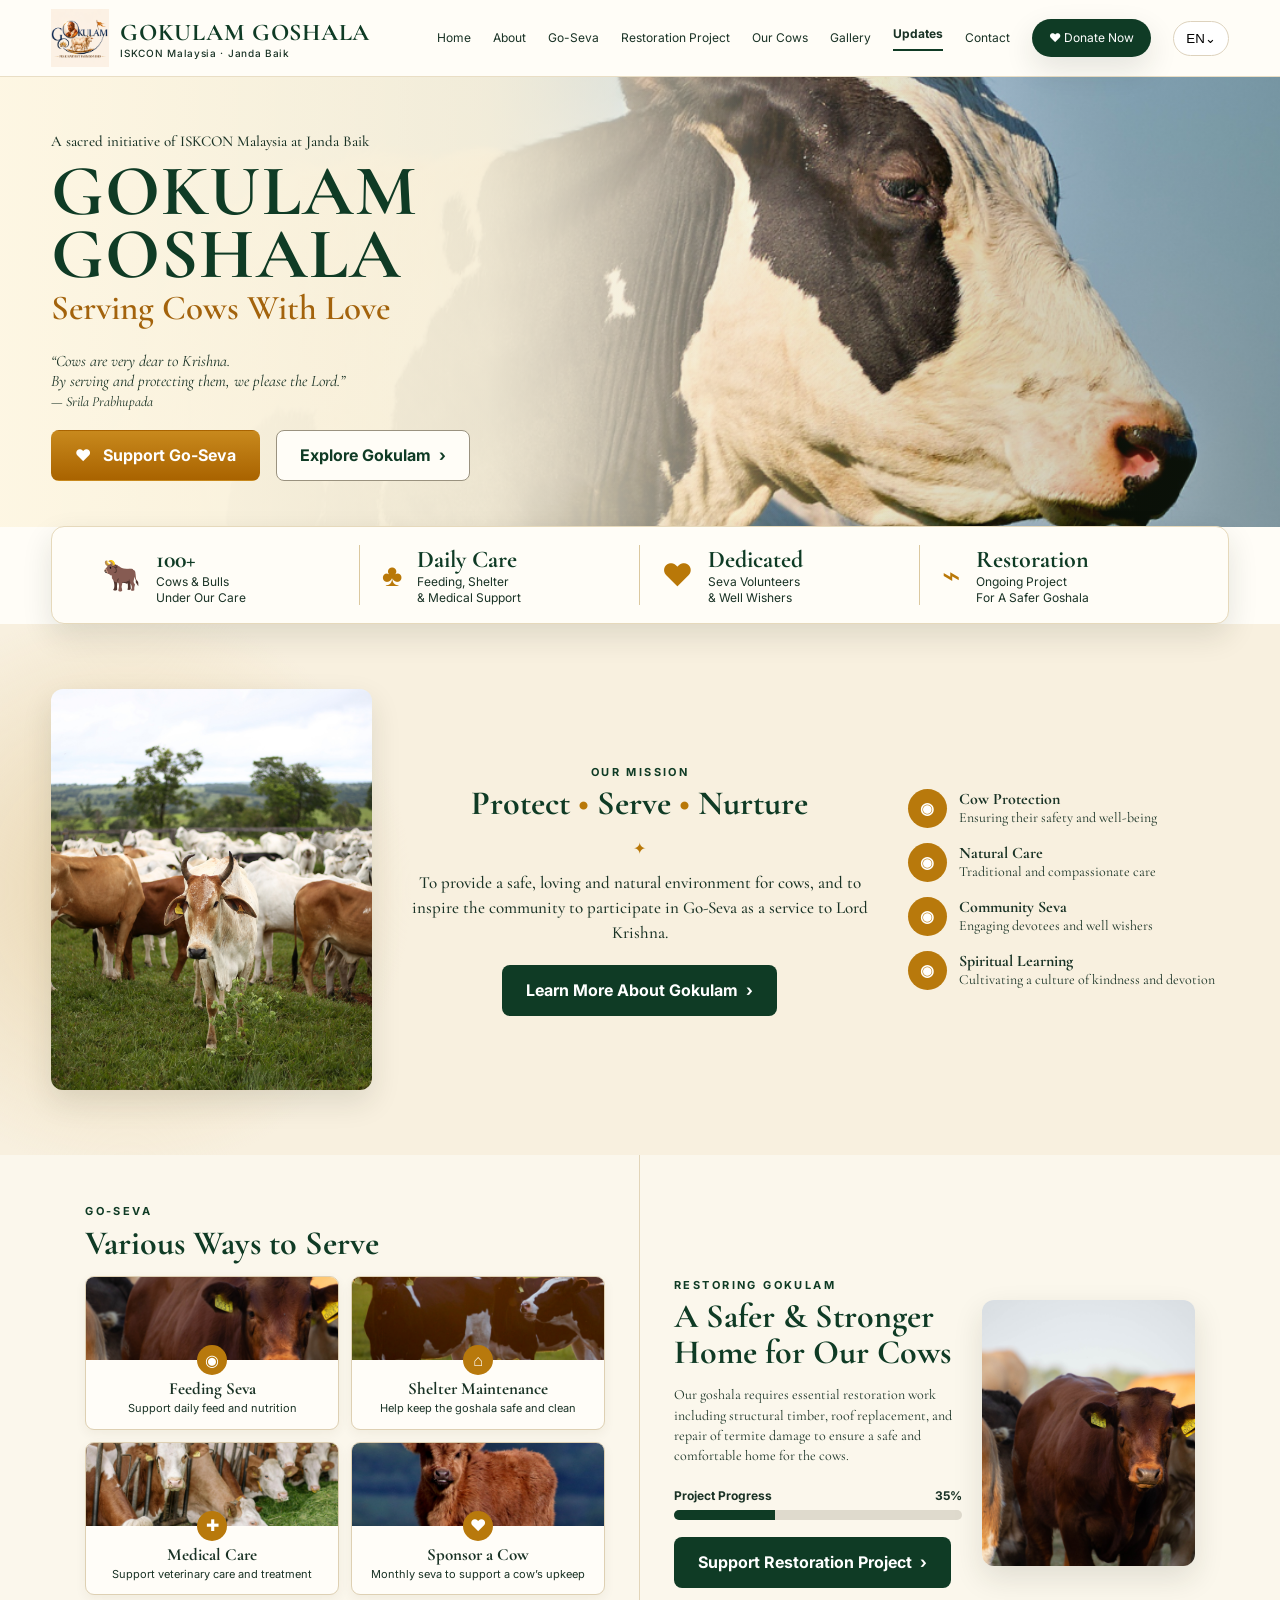
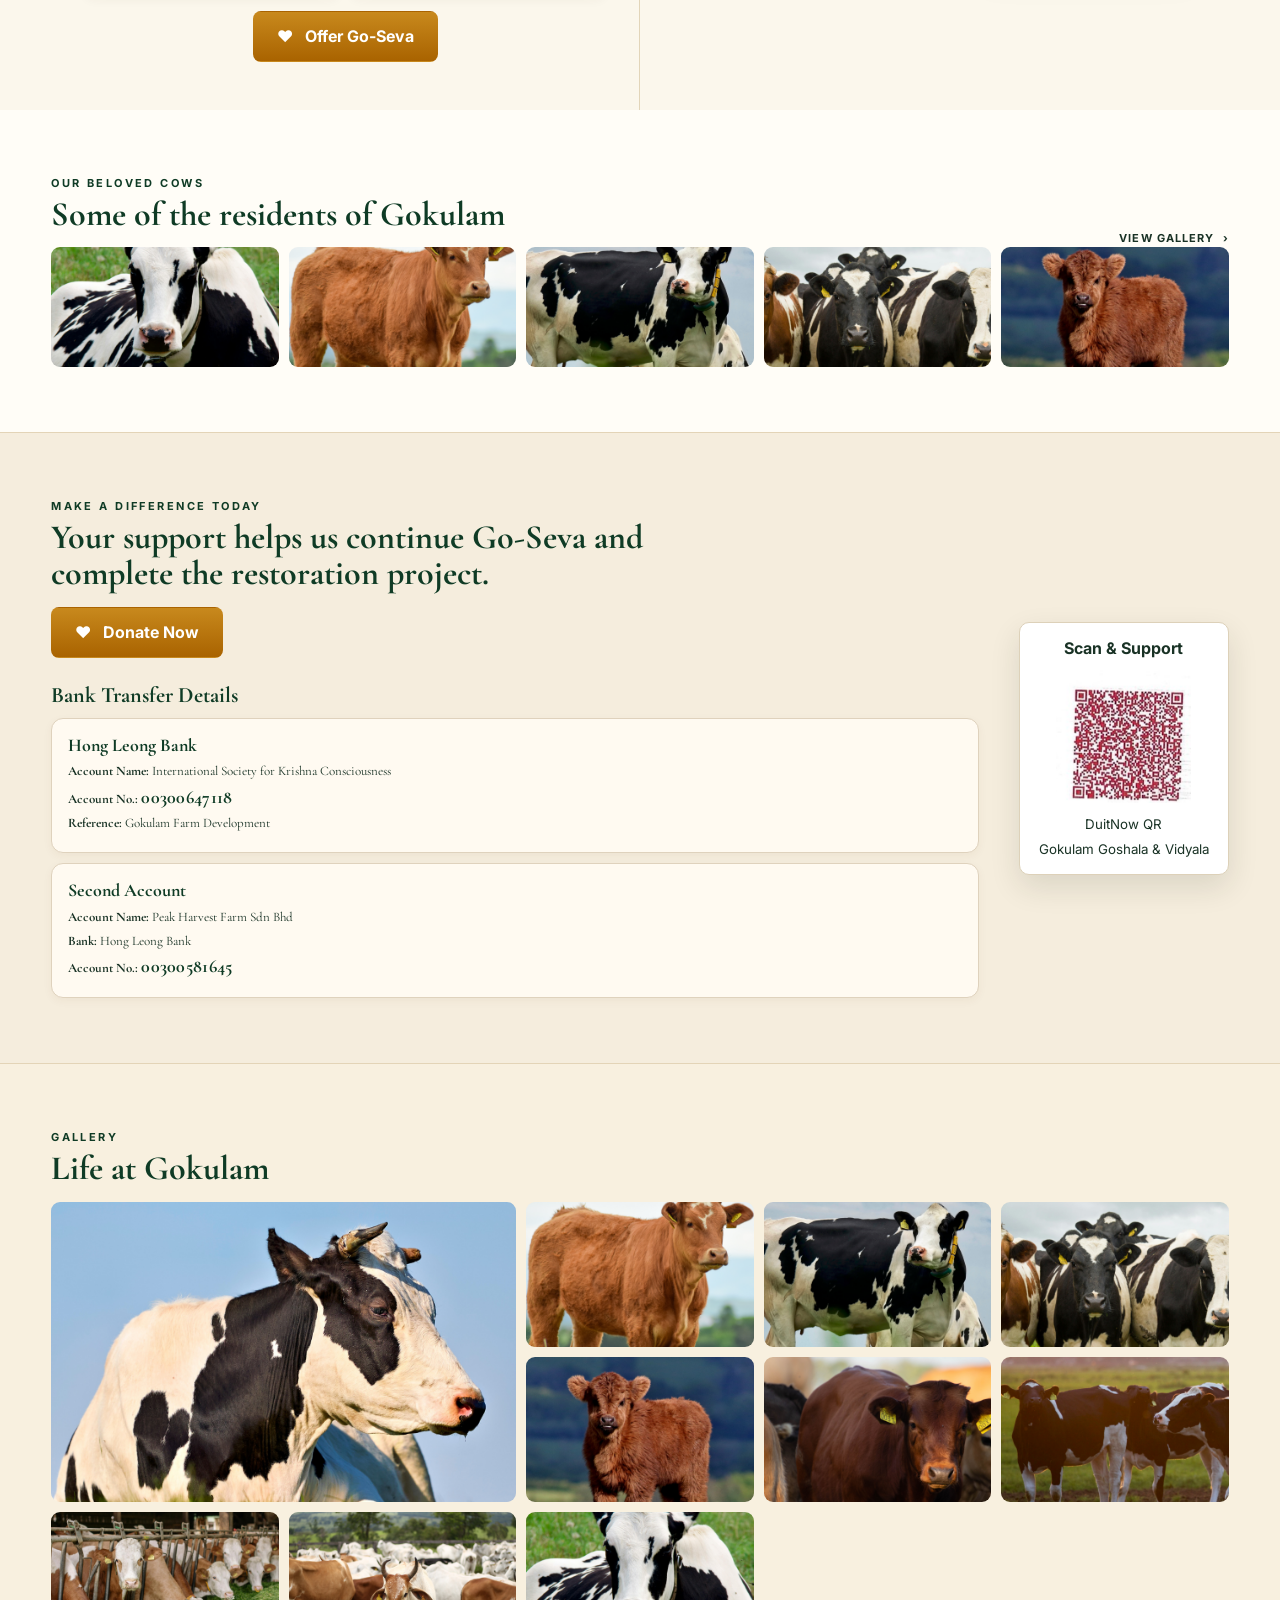
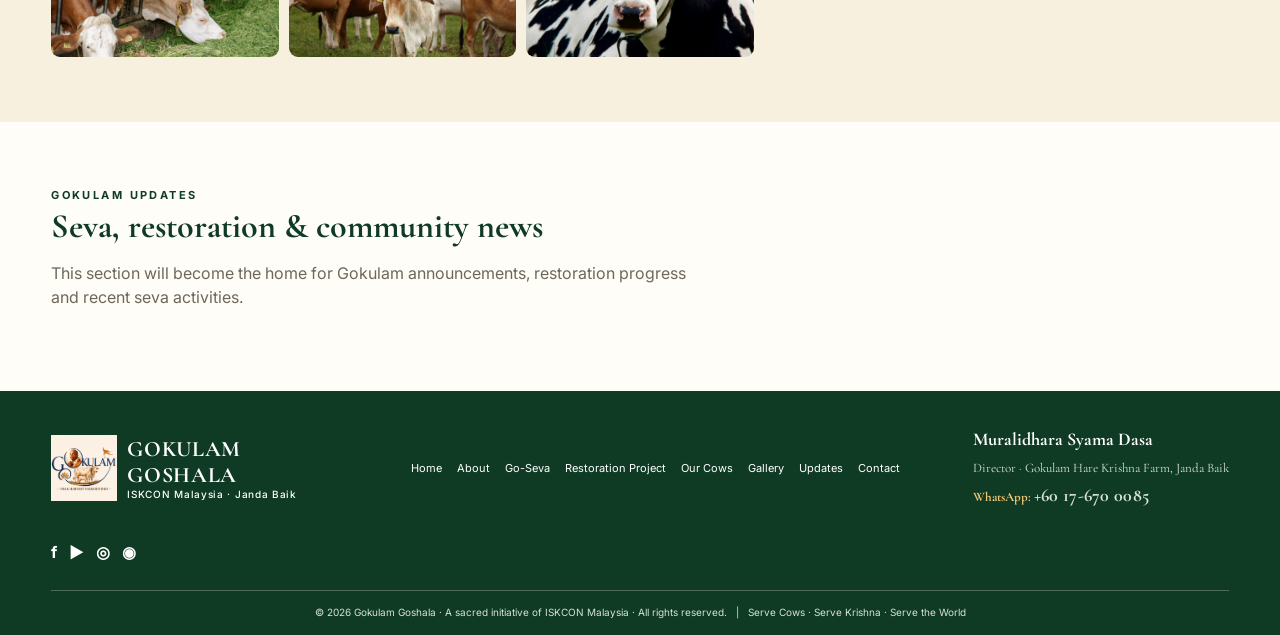
==== commit fcd15f2f: "Add files via upload" ====
--- a/index.html
+++ b/index.html
@@ -134,14 +134,14 @@
             <div class="bank-card">
               <strong>Hong Leong Bank</strong>
               <p><b>Account Name:</b> International Society for Krishna Consciousness</p>
-              <p><b>Account No.:</b> <strong class="important-detail">00300647118</strong></p>
+              <p><b>Account No.:</b> <strong class="important-detail"><span class="important-detail">00300647118</span></strong></p>
               <p><b>Reference:</b> Gokulam Farm Development</p>
             </div>
             <div class="bank-card">
               <strong>Second Account</strong>
               <p><b>Account Name:</b> Peak Harvest Farm Sdn Bhd</p>
               <p><b>Bank:</b> Hong Leong Bank</p>
-              <p><b>Account No.:</b> <strong class="important-detail">00300581645</strong></p>
+              <p><b>Account No.:</b> <strong class="important-detail"><span class="important-detail">00300581645</span></strong></p>
             </div>
           </div>
         </div>
@@ -179,7 +179,7 @@
       <div class="footer-contact">
         <strong>Muralidhara Syama Dasa</strong>
         <span>Director · Gokulam Hare Krishna Farm, Janda Baik</span>
-        <a href="https://wa.me/60176700085" target="_blank" rel="noopener">WhatsApp: <strong class="important-detail">+60 17-670 0085</strong></a>
+        <a href="https://wa.me/60176700085" target="_blank" rel="noopener">WhatsApp: <strong class="important-detail"><span class="important-detail">+60 17-670 0085</span></strong></a>
       </div>
       <div class="socials">f &nbsp; ▶ &nbsp; ◎ &nbsp; ◉</div>
     </div>
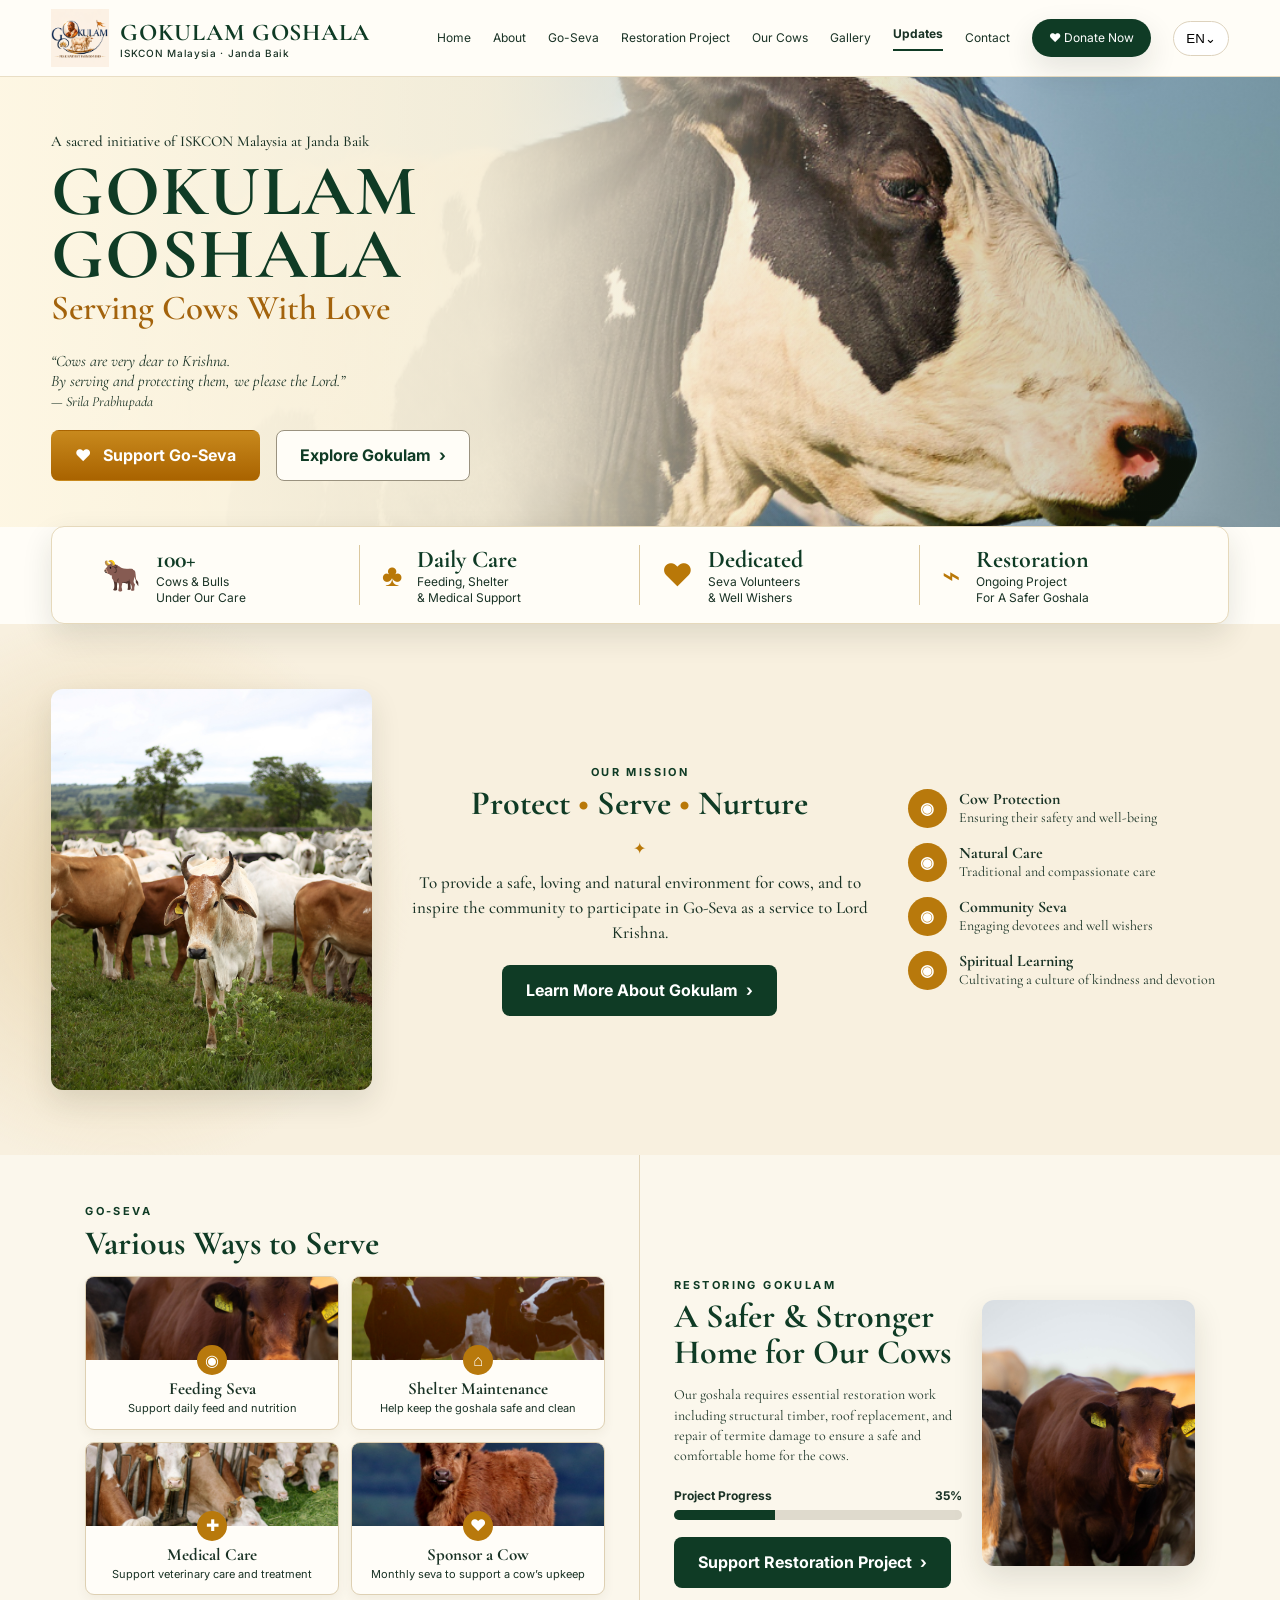
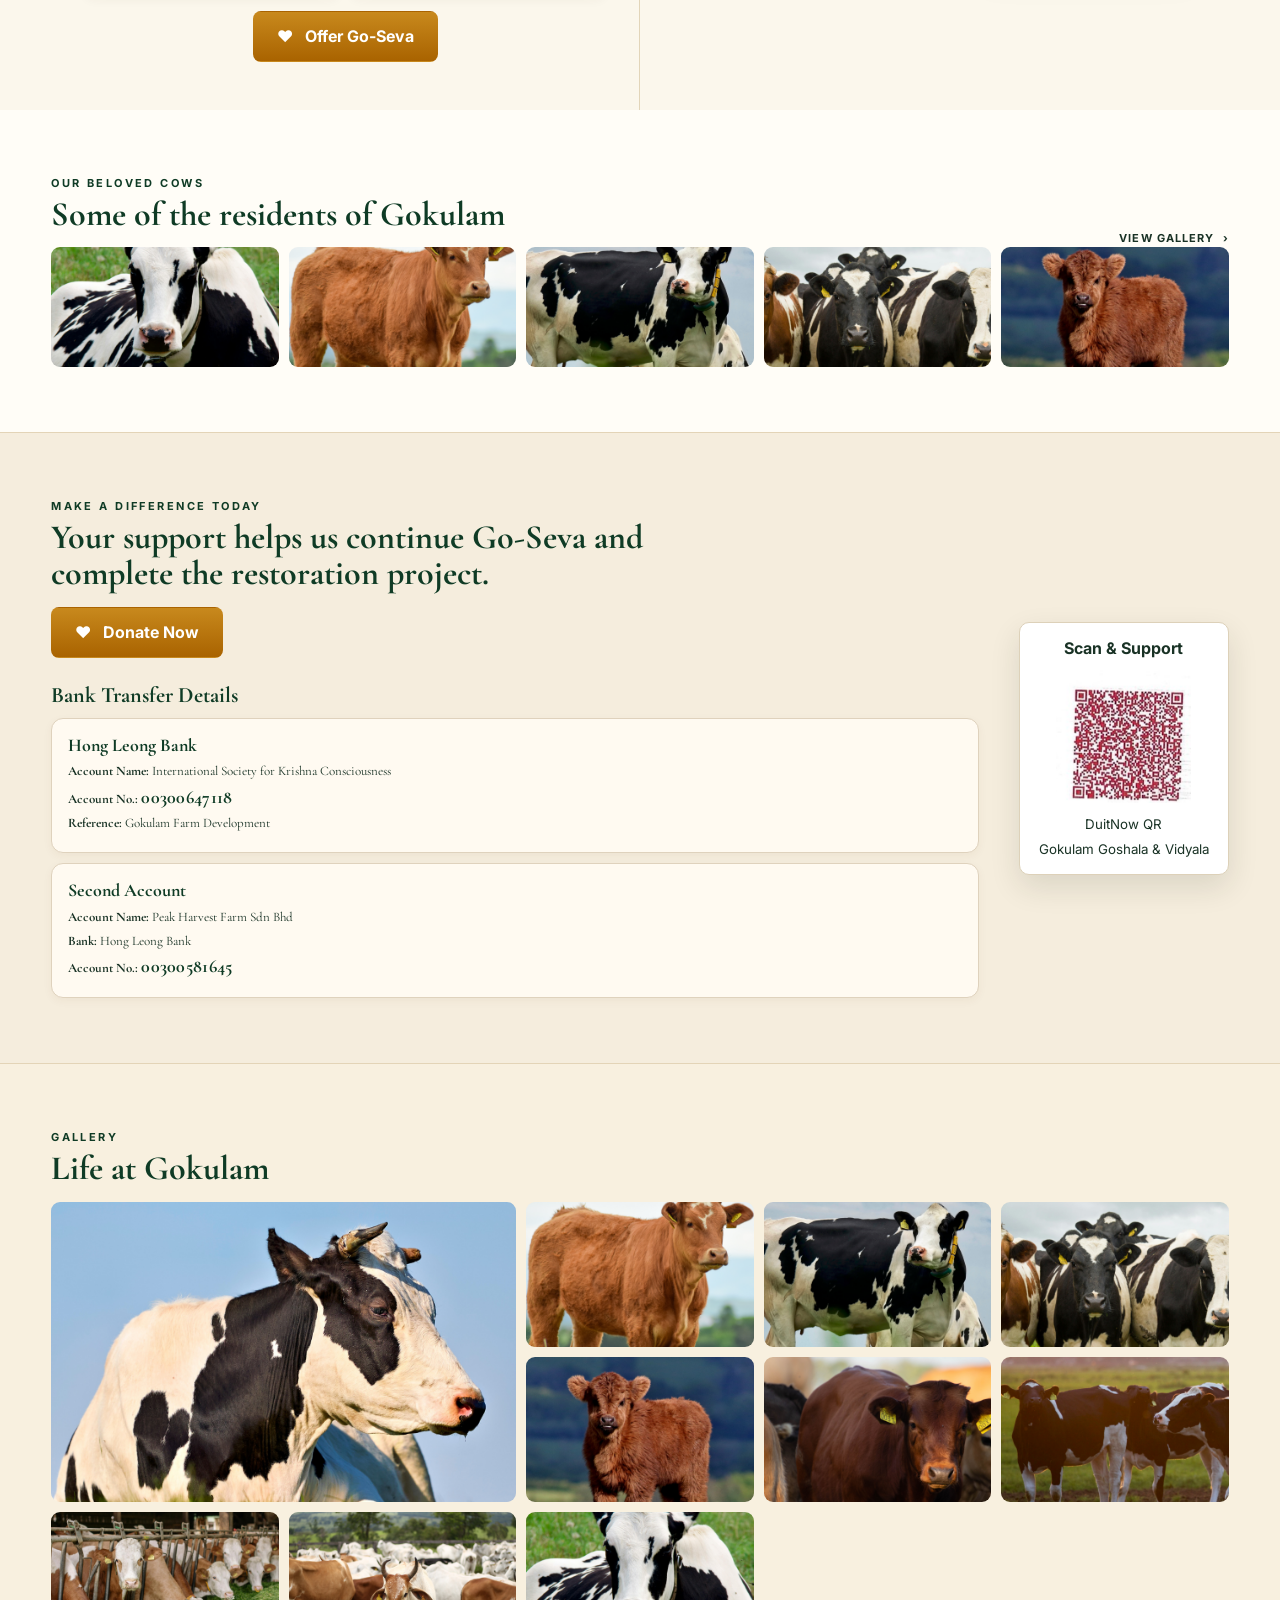
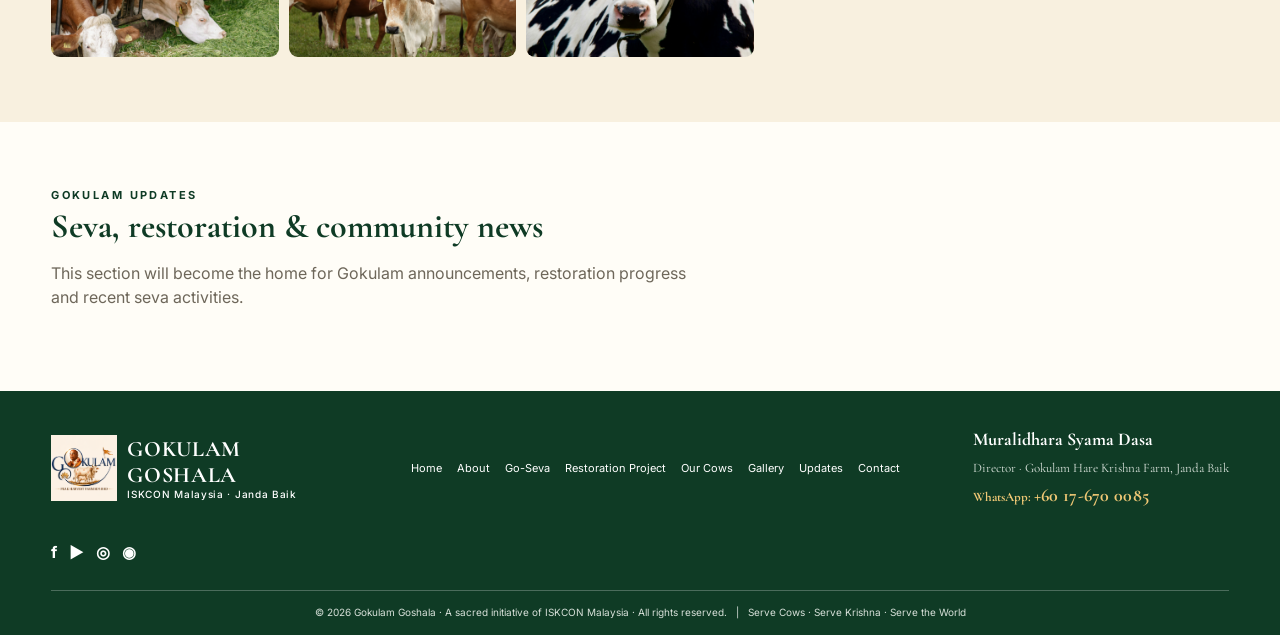
==== commit fe701953: "Add files via upload" ====
--- a/index.html
+++ b/index.html
@@ -134,14 +134,14 @@
             <div class="bank-card">
               <strong>Hong Leong Bank</strong>
               <p><b>Account Name:</b> International Society for Krishna Consciousness</p>
-              <p><b>Account No.:</b> <strong class="important-detail"><span class="important-detail">00300647118</span></strong></p>
+              <p><b>Account No.:</b> <strong class="important-detail">00300647118</strong></p>
               <p><b>Reference:</b> Gokulam Farm Development</p>
             </div>
             <div class="bank-card">
               <strong>Second Account</strong>
               <p><b>Account Name:</b> Peak Harvest Farm Sdn Bhd</p>
               <p><b>Bank:</b> Hong Leong Bank</p>
-              <p><b>Account No.:</b> <strong class="important-detail"><span class="important-detail">00300581645</span></strong></p>
+              <p><b>Account No.:</b> <strong class="important-detail">00300581645</strong></p>
             </div>
           </div>
         </div>
@@ -179,7 +179,7 @@
       <div class="footer-contact">
         <strong>Muralidhara Syama Dasa</strong>
         <span>Director · Gokulam Hare Krishna Farm, Janda Baik</span>
-        <a href="https://wa.me/60176700085" target="_blank" rel="noopener">WhatsApp: <strong class="important-detail"><span class="important-detail">+60 17-670 0085</span></strong></a>
+        <a href="https://wa.me/60176700085" target="_blank" rel="noopener">WhatsApp: <strong class="important-detail">+60 17-670 0085</strong></a>
       </div>
       <div class="socials">f &nbsp; ▶ &nbsp; ◎ &nbsp; ◉</div>
     </div>
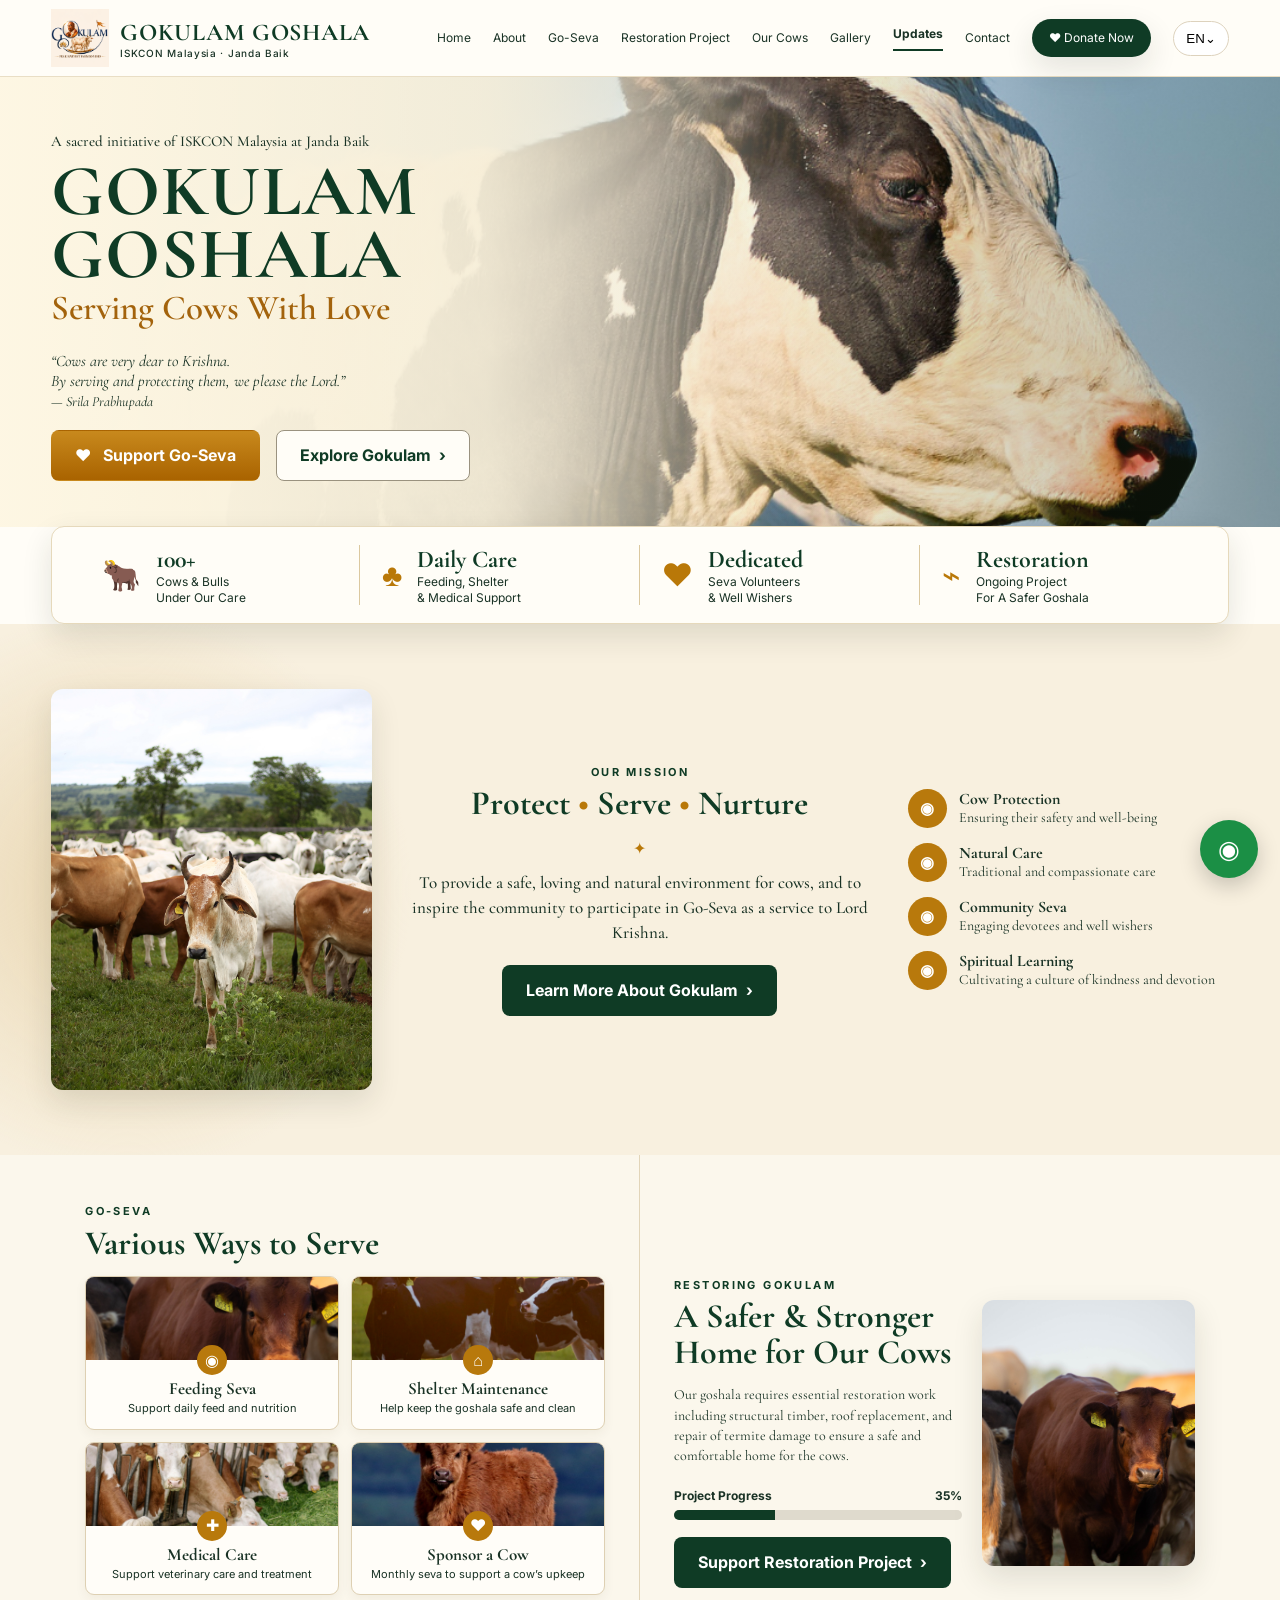
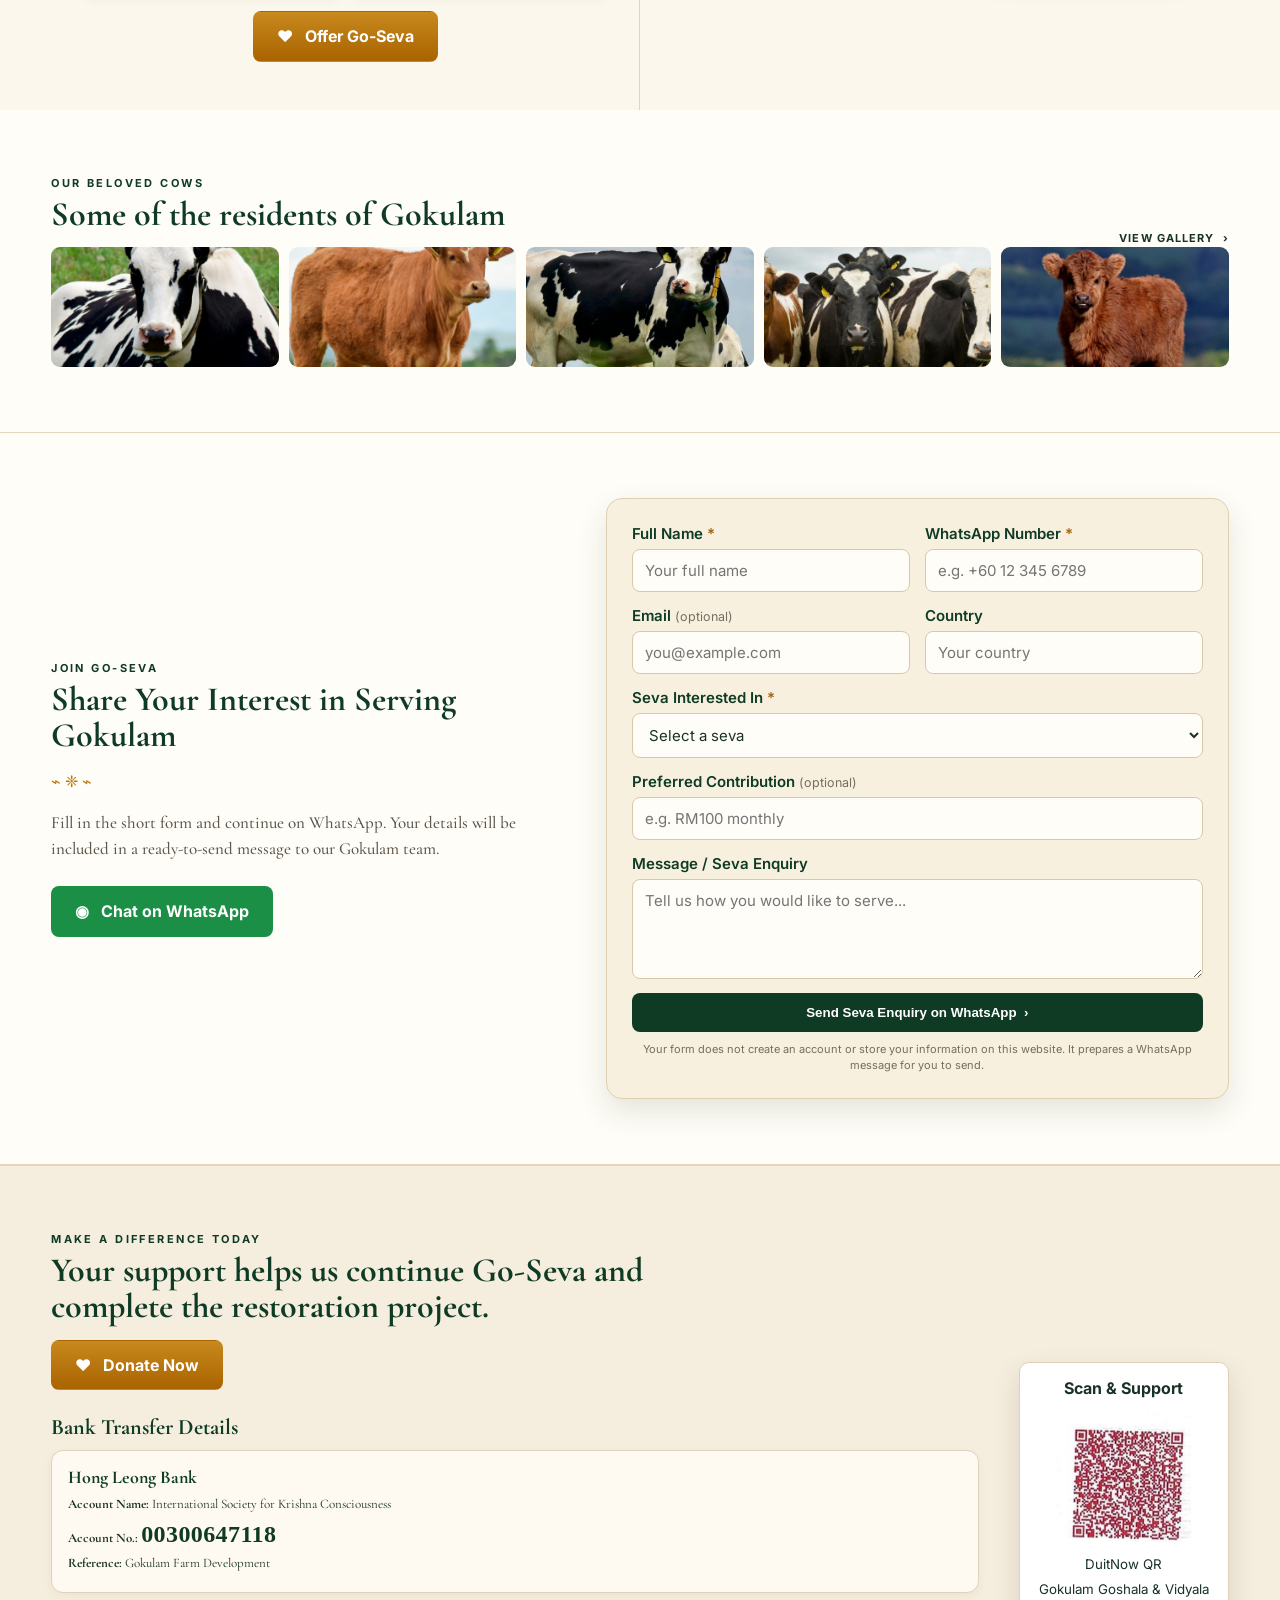
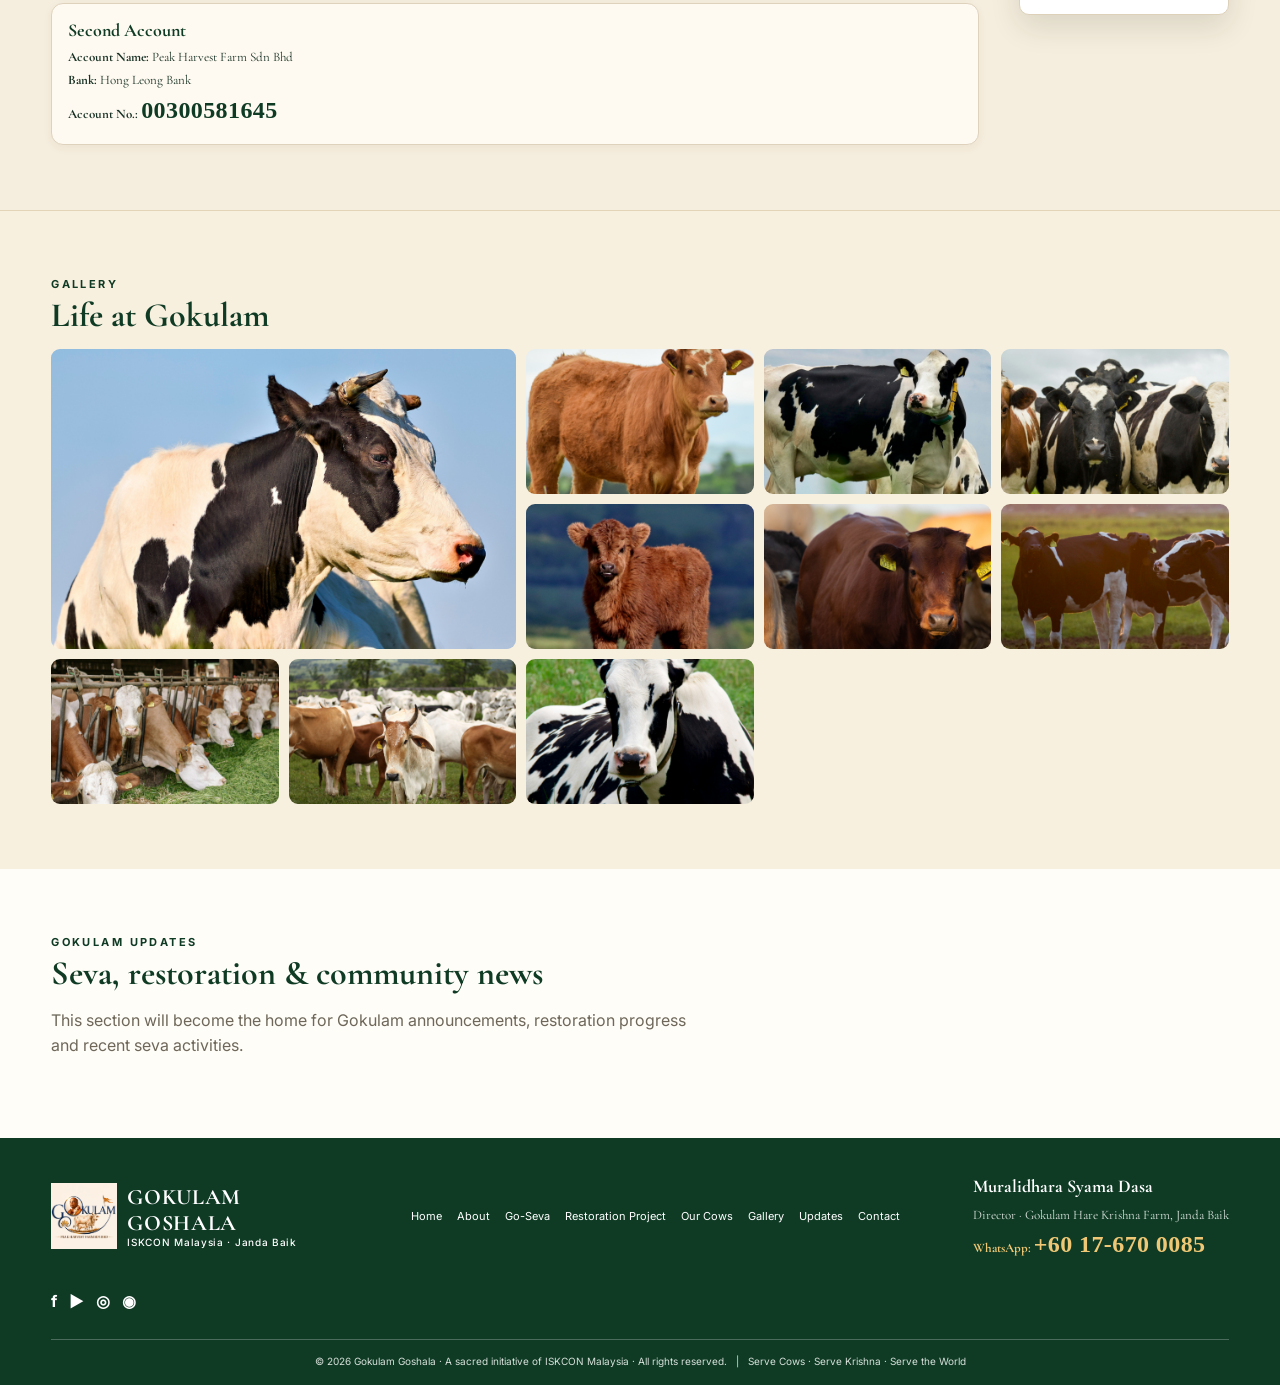
==== commit 83679b17: "Add files via upload" ====
--- a/index.html
+++ b/index.html
@@ -123,6 +123,44 @@
       </div>
     </section>
 
+    <section class="seva-enquiry section" id="seva-enquiry">
+      <div class="container seva-enquiry-grid">
+        <div class="seva-enquiry-copy">
+          <p class="section-kicker">JOIN GO-SEVA</p>
+          <h2>Share Your Interest in Serving Gokulam</h2>
+          <div class="ornament">⌁ ❈ ⌁</div>
+          <p>Fill in the short form and continue on WhatsApp. Your details will be included in a ready-to-send message to our Gokulam team.</p>
+          <a class="btn btn-whatsapp" href="https://wa.me/60176700085" target="_blank" rel="noopener">◉ &nbsp; Chat on WhatsApp</a>
+        </div>
+        <form class="seva-form" id="sevaForm">
+          <div class="form-row">
+            <label>Full Name <span>*</span><input type="text" name="name" required placeholder="Your full name"></label>
+            <label>WhatsApp Number <span>*</span><input type="tel" name="phone" required placeholder="e.g. +60 12 345 6789"></label>
+          </div>
+          <div class="form-row">
+            <label>Email <small>(optional)</small><input type="email" name="email" placeholder="you@example.com"></label>
+            <label>Country<input type="text" name="country" placeholder="Your country"></label>
+          </div>
+          <label>Seva Interested In <span>*</span>
+            <select name="seva" required>
+              <option value="">Select a seva</option>
+              <option>Feeding Seva</option>
+              <option>Sponsor a Cow</option>
+              <option>Medical Care</option>
+              <option>Shelter Maintenance</option>
+              <option>Goshala Restoration</option>
+              <option>Monthly Go-Seva</option>
+              <option>Other</option>
+            </select>
+          </label>
+          <label>Preferred Contribution <small>(optional)</small><input type="text" name="contribution" placeholder="e.g. RM100 monthly"></label>
+          <label>Message / Seva Enquiry <textarea name="message" rows="4" placeholder="Tell us how you would like to serve..."></textarea></label>
+          <button class="btn btn-green form-submit" type="submit">Send Seva Enquiry on WhatsApp &nbsp;›</button>
+          <p class="form-note">Your form does not create an account or store your information on this website. It prepares a WhatsApp message for you to send.</p>
+        </form>
+      </div>
+    </section>
+
     <section class="donate section" id="donate">
       <div class="container donate-grid">
         <div class="donate-copy">
@@ -186,6 +224,8 @@
     <div class="container copyright">© 2026 Gokulam Goshala · A sacred initiative of ISKCON Malaysia · All rights reserved. &nbsp; | &nbsp; Serve Cows · Serve Krishna · Serve the World</div>
   </footer>
 
+  <a class="floating-whatsapp" href="https://wa.me/60176700085" target="_blank" rel="noopener" aria-label="Chat with Gokulam Goshala on WhatsApp">◉<span>WhatsApp</span></a>
+
   <script src="assets/js/script.js"></script>
 </body>
 </html>
--- a/assets/css/style.css
+++ b/assets/css/style.css
@@ -14,3 +14,55 @@
 
 /* Important donation/contact details */
 .important-detail{font-weight:800;letter-spacing:.3px;}
+
+/* FINAL: prominent donation account numbers and contact number */
+.important-detail,
+.bank-card .important-detail,
+.footer-contact .important-detail {
+  font-family: "Times New Roman", Times, serif !important;
+  font-size: 21px !important;
+  font-weight: 800 !important;
+  line-height: 1.2 !important;
+  letter-spacing: 0.35px !important;
+  color: var(--green) !important;
+}
+
+.footer-contact .important-detail {
+  color: #f0c875 !important;
+}
+
+@media (max-width: 760px) {
+  .important-detail,
+  .bank-card .important-detail,
+  .footer-contact .important-detail {
+    font-size: 19px !important;
+  }
+}
+
+
+/* FINAL PROMINENT ACCOUNT AND CONTACT DETAILS */
+.bank-card .important-detail, .footer-contact .important-detail { font-family: "Times New Roman", Times, serif !important; font-size: 24px !important; font-weight: 700 !important; line-height: 1.25 !important; letter-spacing: .4px !important; color: var(--green) !important; display: inline-block; }
+.footer-contact .important-detail { color: #f0c875 !important; }
+@media(max-width:760px){ .bank-card .important-detail, .footer-contact .important-detail { font-size: 21px !important; } }
+
+
+/* Go-Seva enquiry form and WhatsApp */
+.seva-enquiry{background:#fffdf7;border-top:1px solid #e3d6bb;border-bottom:1px solid #e3d6bb}
+.seva-enquiry-grid{display:grid;grid-template-columns:.9fr 1.1fr;gap:45px;align-items:center}
+.seva-enquiry-copy>p:not(.section-kicker){font:500 17px/1.5 var(--serif);max-width:500px;color:#5c564c}
+.btn-whatsapp{background:#1b8f45;color:#fff;margin-top:8px}
+.seva-form{background:#f8f0df;border:1px solid #dfd0b1;border-radius:16px;padding:25px;box-shadow:var(--shadow)}
+.form-row{display:grid;grid-template-columns:1fr 1fr;gap:15px}
+.seva-form label{display:block;font:600 15px var(--sans);color:var(--green);margin-bottom:14px}
+.seva-form label span{color:#a3630c}
+.seva-form label small{font-weight:400;color:#756e63}
+.seva-form input,.seva-form select,.seva-form textarea{display:block;width:100%;margin-top:6px;border:1px solid #d7c8a9;background:#fffdf8;border-radius:8px;padding:11px 12px;font:15px var(--sans);color:var(--ink);outline:none}
+.seva-form textarea{resize:vertical;min-height:95px}
+.seva-form input:focus,.seva-form select:focus,.seva-form textarea:focus{border-color:var(--green);box-shadow:0 0 0 3px rgba(15,59,37,.08)}
+.form-submit{width:100%;cursor:pointer;border:0}
+.form-note{font:11px/1.4 var(--sans);color:#746d61;margin:10px 0 0;text-align:center}
+.floating-whatsapp{position:fixed;right:22px;bottom:22px;z-index:50;background:#1b8f45;color:#fff;width:58px;height:58px;border-radius:50%;display:grid;place-items:center;font-size:25px;box-shadow:0 8px 22px rgba(0,0,0,.2);transition:.2s}
+.floating-whatsapp span{position:absolute;right:68px;white-space:nowrap;background:#173d2b;color:#fff;border-radius:7px;padding:7px 10px;font:600 12px var(--sans);opacity:0;transform:translateX(5px);pointer-events:none;transition:.2s}
+.floating-whatsapp:hover{transform:translateY(-2px)}
+.floating-whatsapp:hover span{opacity:1;transform:none}
+@media(max-width:760px){.seva-enquiry-grid{grid-template-columns:1fr;gap:25px}.form-row{grid-template-columns:1fr}.seva-form{padding:20px}.floating-whatsapp{right:15px;bottom:15px;width:54px;height:54px}.floating-whatsapp span{display:none}}
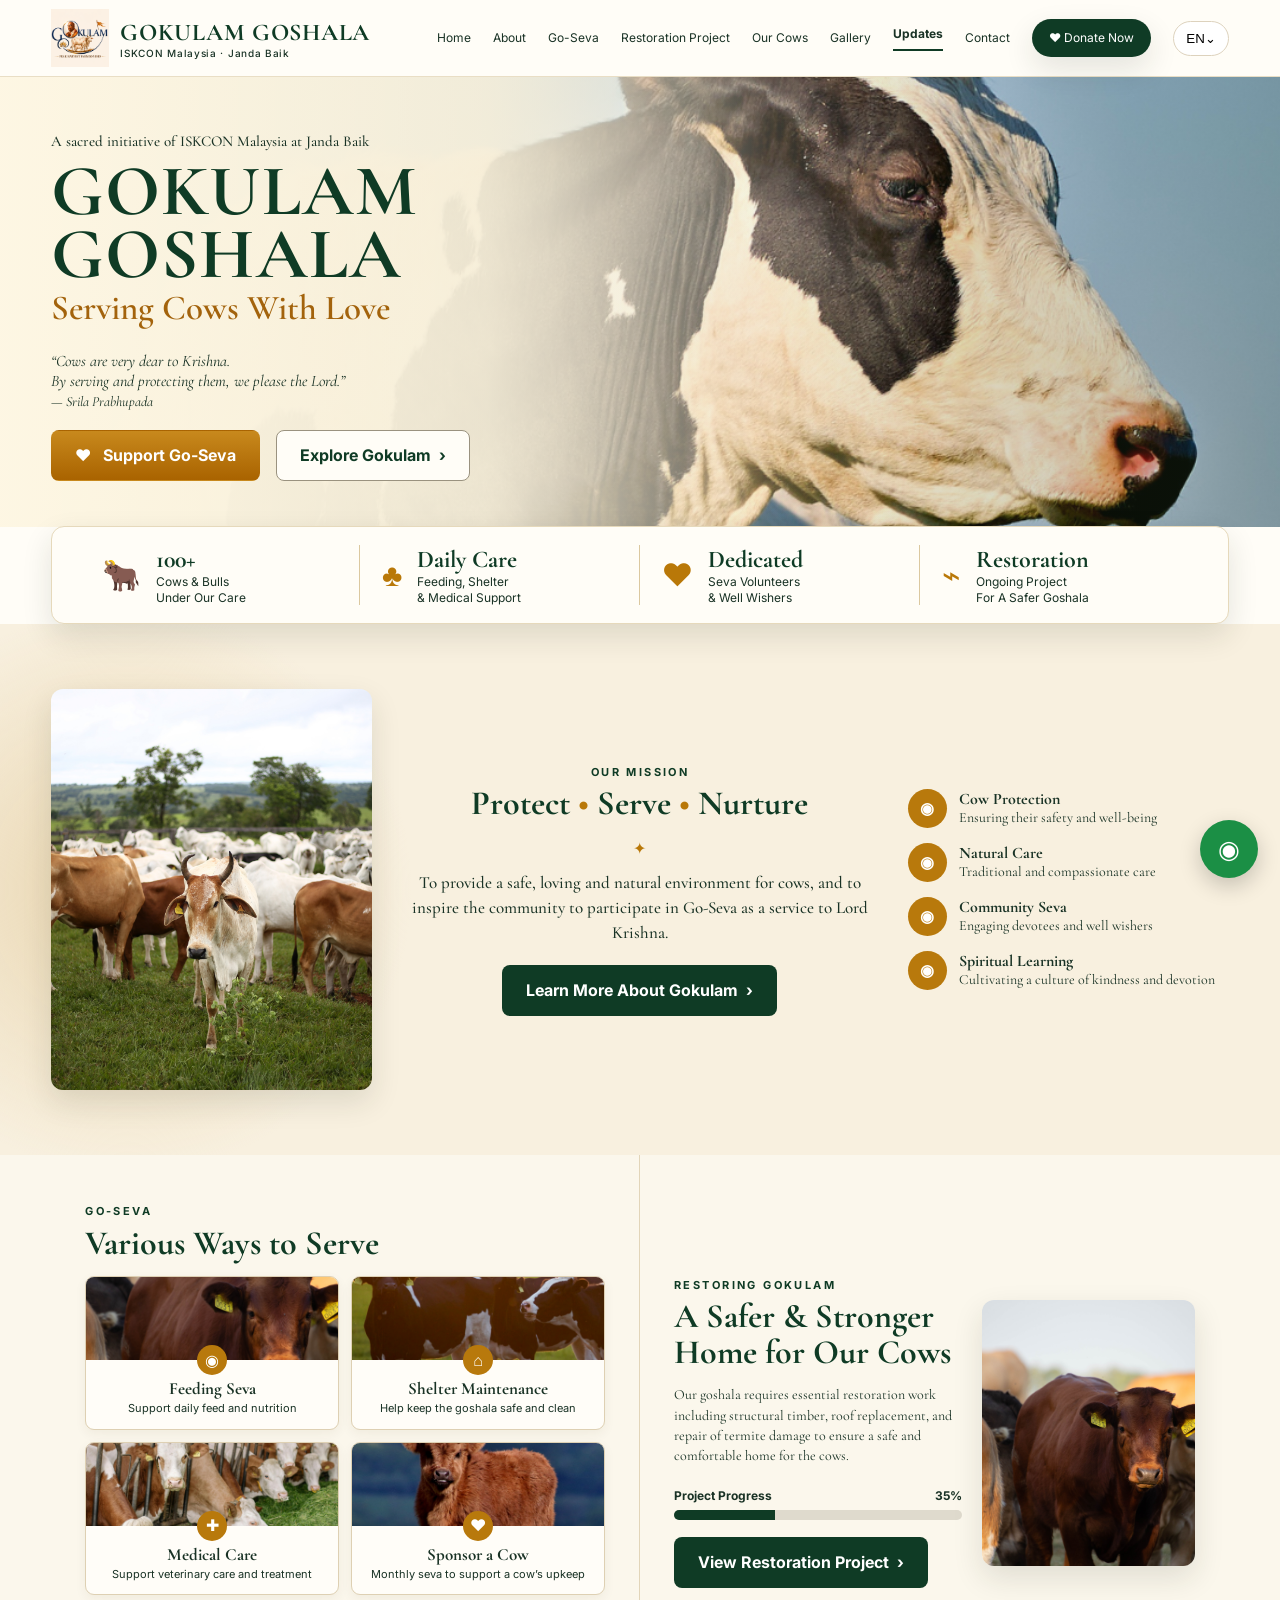
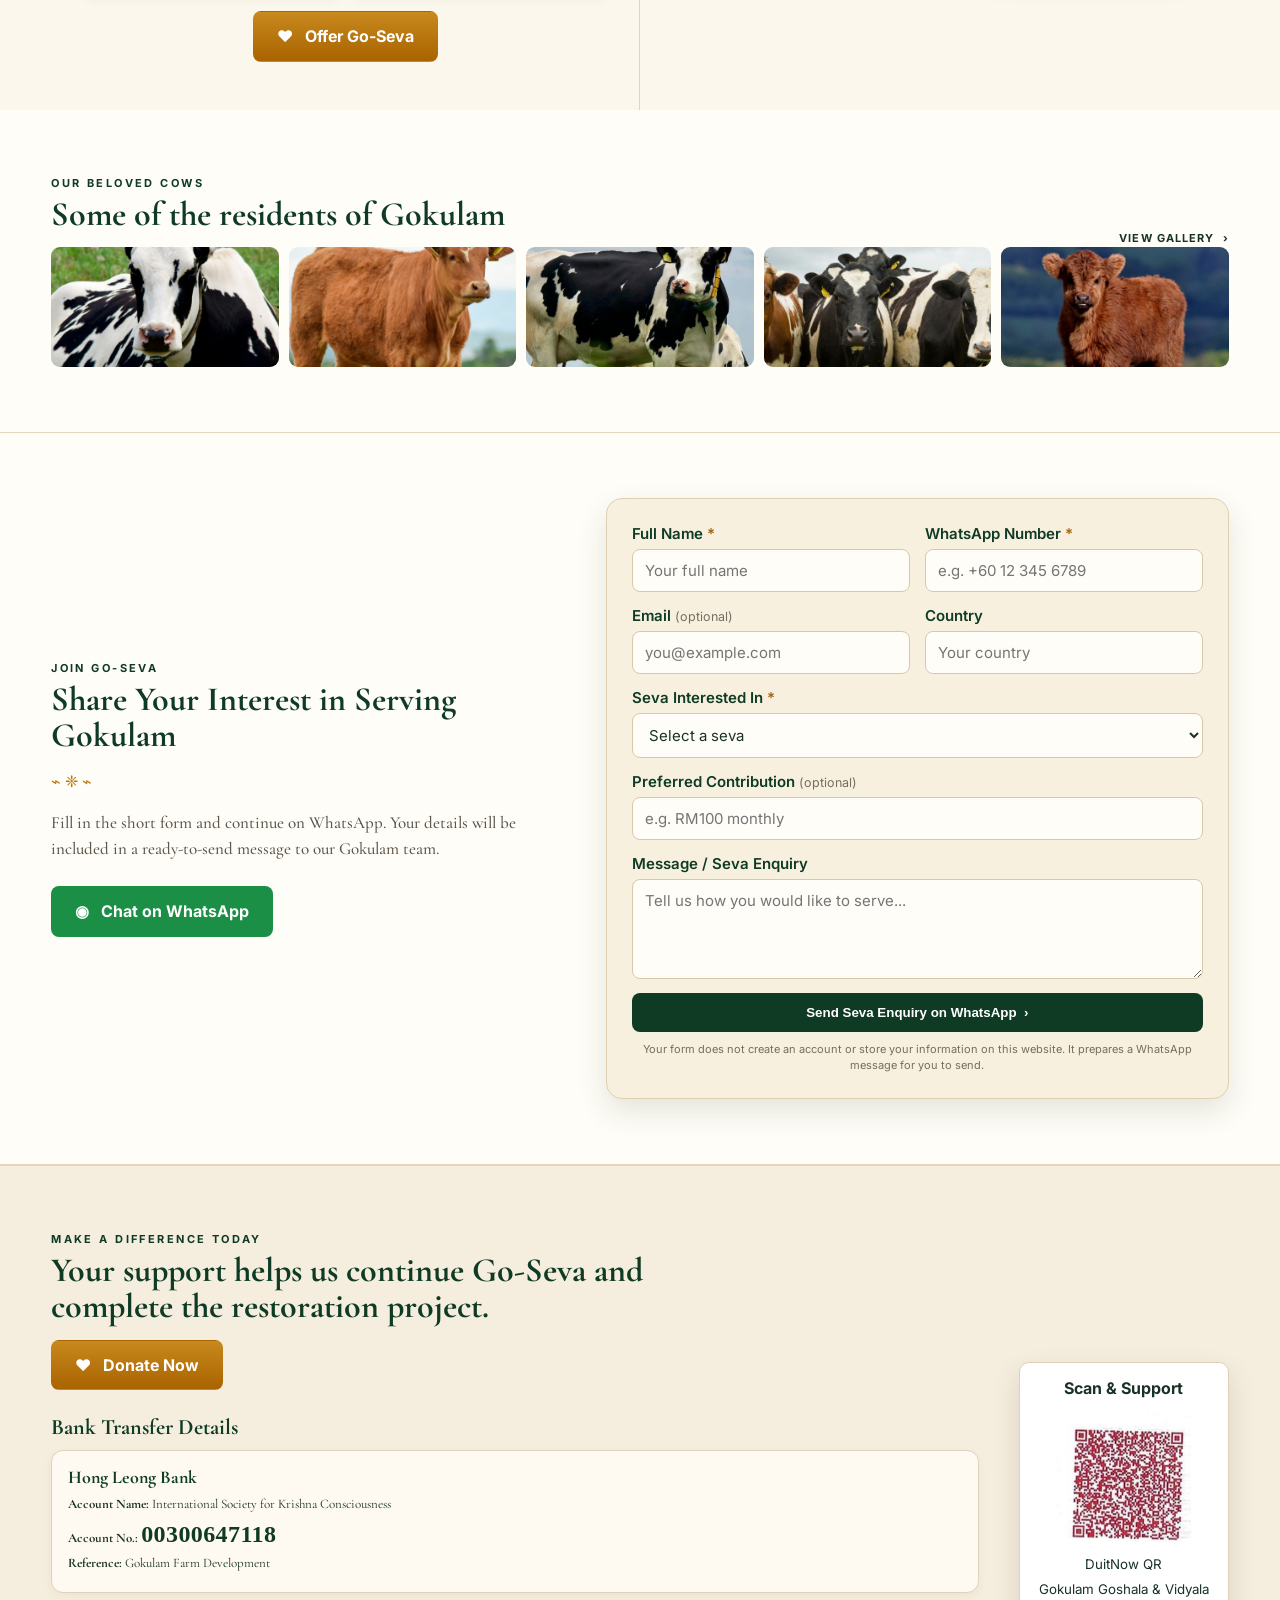
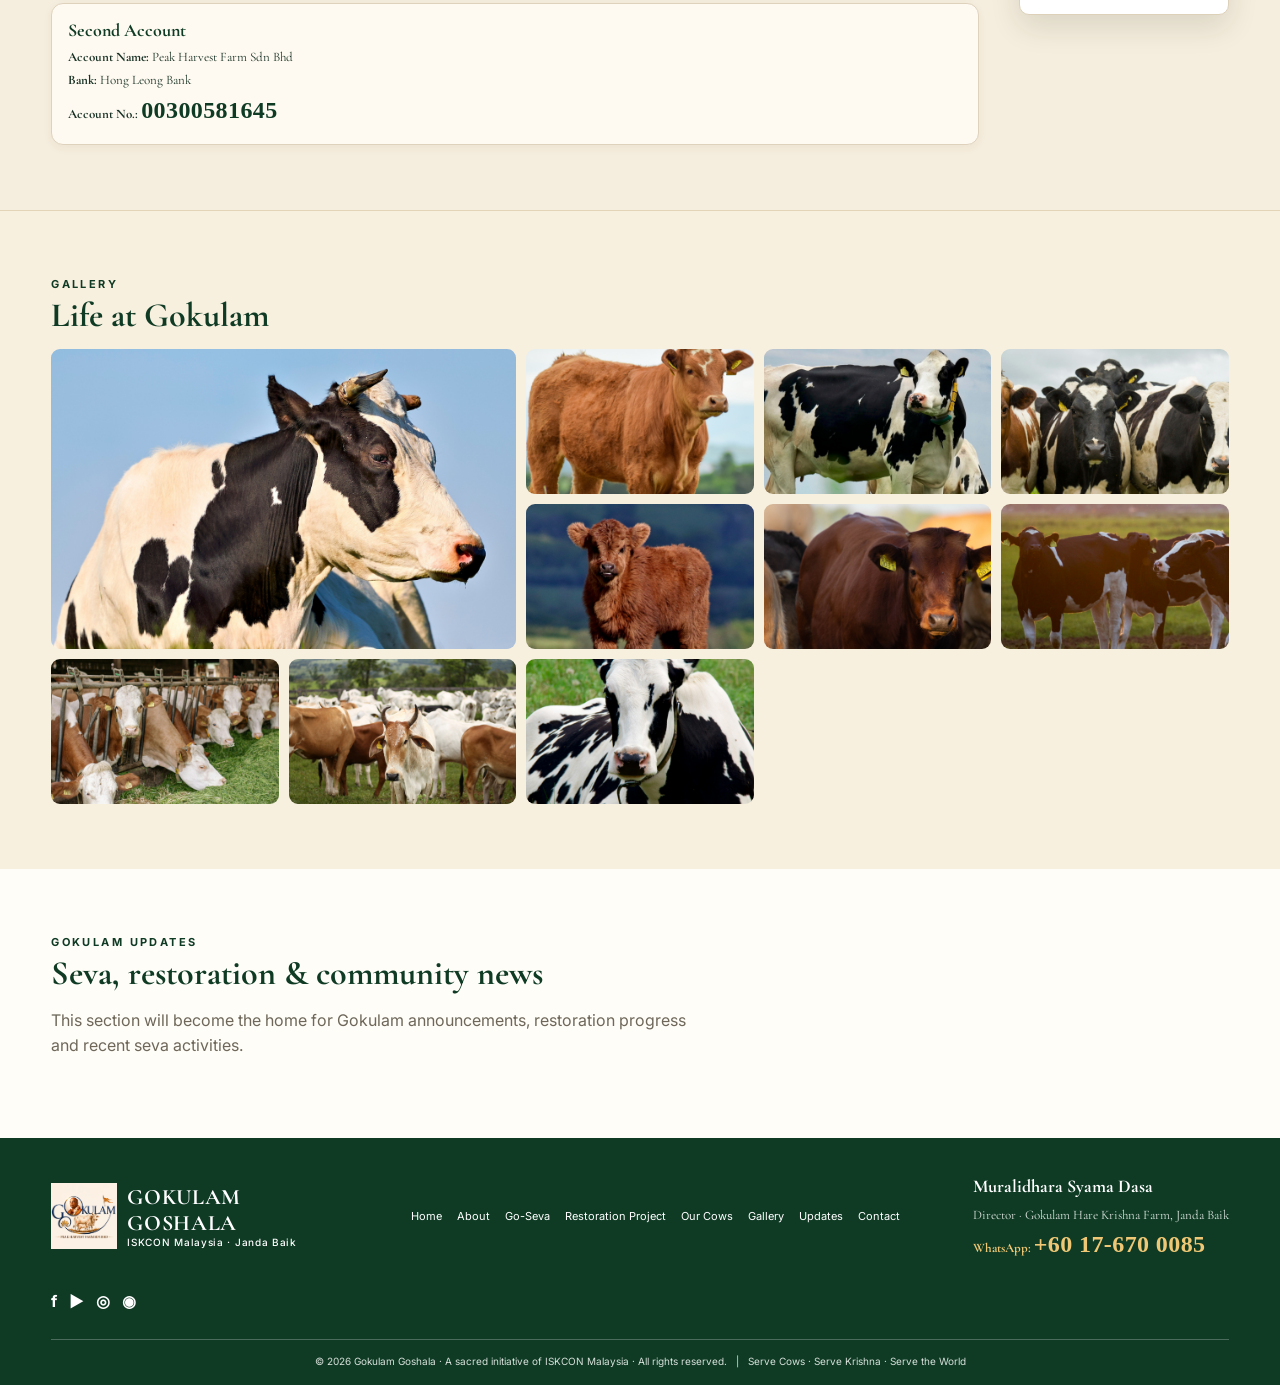
==== commit d4a56204: "Add files via upload" ====
--- a/index.html
+++ b/index.html
@@ -26,7 +26,7 @@
         <a class="active" href="#top">Home</a>
         <a href="#about">About</a>
         <a href="#go-seva">Go-Seva</a>
-        <a href="#restoration">Restoration Project</a>
+        <a href="restoration.html">Restoration Project</a>
         <a href="#cows">Our Cows</a>
         <a href="#gallery">Gallery</a>
         <a href="#updates">Updates</a>
@@ -103,7 +103,7 @@
             <p>Our goshala requires essential restoration work including structural timber, roof replacement, and repair of termite damage to ensure a safe and comfortable home for the cows.</p>
             <div class="progress-label"><span>Project Progress</span><strong>35%</strong></div>
             <div class="progress"><span style="width:35%"></span></div>
-            <a class="btn btn-green" href="#donate">Support Restoration Project &nbsp;›</a>
+            <a class="btn btn-green" href="restoration.html">View Restoration Project &nbsp;›</a>
           </div>
           <div class="restoration-image photo-frame"><img src="assets/images/cow-06.png" alt="Goshala shelter"></div>
         </div>
@@ -213,7 +213,7 @@
   <footer id="contact">
     <div class="container footer-grid">
       <div class="footer-brand"><img class="footer-logo" src="assets/images/logo.png" alt="Gokulam Goshala logo"><div><span class="brand-name">Gokulam Goshala</span><span class="brand-sub">ISKCON Malaysia · Janda Baik</span></div></div>
-      <div class="footer-links"><a href="#top">Home</a><a href="#about">About</a><a href="#go-seva">Go-Seva</a><a href="#restoration">Restoration Project</a><a href="#cows">Our Cows</a><a href="#gallery">Gallery</a><a href="#updates">Updates</a><a href="#contact">Contact</a></div>
+      <div class="footer-links"><a href="#top">Home</a><a href="#about">About</a><a href="#go-seva">Go-Seva</a><a href="restoration.html">Restoration Project</a><a href="#cows">Our Cows</a><a href="#gallery">Gallery</a><a href="#updates">Updates</a><a href="#contact">Contact</a></div>
       <div class="footer-contact">
         <strong>Muralidhara Syama Dasa</strong>
         <span>Director · Gokulam Hare Krishna Farm, Janda Baik</span>
--- a/assets/css/style.css
+++ b/assets/css/style.css
@@ -66,3 +66,8 @@
 .floating-whatsapp:hover{transform:translateY(-2px)}
 .floating-whatsapp:hover span{opacity:1;transform:none}
 @media(max-width:760px){.seva-enquiry-grid{grid-template-columns:1fr;gap:25px}.form-row{grid-template-columns:1fr}.seva-form{padding:20px}.floating-whatsapp{right:15px;bottom:15px;width:54px;height:54px}.floating-whatsapp span{display:none}}
+
+/* Restoration project page */
+.restoration-page{background:#fffdf7}.restoration-breadcrumb{display:flex;gap:10px;align-items:center;font-size:12px;color:#756d5e;margin-bottom:25px}.restoration-breadcrumb a{color:var(--green);font-weight:700}.restoration-hero{background:linear-gradient(135deg,#f7f0df,#fffdf7)}.restoration-hero-grid{display:grid;grid-template-columns:1.05fr .75fr;gap:55px;align-items:center}.restoration-hero h1{font:700 clamp(42px,5vw,66px)/.94 var(--serif);color:var(--green);margin:8px 0 18px;text-transform:uppercase}.restoration-lead{font:500 22px/1.35 var(--serif);max-width:620px;color:#5a4e3b}.restoration-hero-actions{display:flex;gap:12px;flex-wrap:wrap;margin-top:24px}.restoration-poster{background:#fff;padding:8px;max-height:700px}.restoration-poster img{display:block;width:100%;height:auto;max-height:680px;object-fit:contain}.narrow-content{max-width:900px}.restoration-story{background:#f8f0df}.restoration-story p{font:500 18px/1.6 var(--serif);color:#3e493e}.requirements-section{background:#fffdf7}.project-total{font:700 26px var(--serif);color:#fff;background:var(--green);padding:10px 18px;border-radius:12px}.requirements-grid{display:grid;grid-template-columns:repeat(2,1fr);gap:14px}.requirement-card{display:grid;grid-template-columns:45px 1fr auto;gap:12px;align-items:center;border:1px solid #dfd0b1;background:#fffaf0;border-radius:12px;padding:17px;box-shadow:0 4px 12px rgba(65,48,15,.05)}.req-icon{font-size:30px;text-align:center}.requirement-card h3{font:700 19px var(--serif);margin:0;color:var(--green)}.requirement-card p{font-size:12px;line-height:1.35;margin:3px 0 0;color:#665f53}.requirement-card>strong{font:800 20px var(--serif);color:#a51f14;white-space:nowrap}.goal-banner{margin-top:18px;background:var(--green);color:#fff;text-align:center;padding:14px;border-radius:12px;font:800 24px var(--serif);letter-spacing:.03em}.sponsorship-section{background:#f8f0df}.sponsorship-grid{display:grid;grid-template-columns:repeat(4,1fr);gap:14px;margin-top:25px}.sponsor-card{background:#fffdf7;border:1px solid #dfd0b1;border-radius:12px;padding:18px;text-align:center;box-shadow:0 5px 15px rgba(65,48,15,.06)}.sponsor-card>span{font-size:32px}.sponsor-card h3{font:700 19px/1.05 var(--serif);color:var(--green);margin:8px 0 3px}.sponsor-card>strong{display:block;font:800 24px var(--serif);color:#b01816;margin-bottom:7px}.sponsor-card p{font-size:12px;line-height:1.4;color:#625c50;margin:0}.sponsor-any{background:#fff8df}.donor-section{background:#fffdf7}.donor-grid{display:grid;grid-template-columns:1.3fr .7fr;gap:30px;align-items:stretch}.donor-recognition{border:1px solid #dfd0b1;background:#fffaf0;border-radius:14px;padding:30px}.donor-recognition p{font:500 17px/1.5 var(--serif);color:#4f5148}.donor-quote{border-radius:14px;background:linear-gradient(145deg,#174d31,#0f3b25);color:#fff;padding:35px;display:flex;flex-direction:column;justify-content:center;text-align:center}.donor-quote>span{font-size:42px}.donor-quote p{font:600 25px/1.25 var(--serif);margin:12px 0}.bank-section{background:#f5eddd}.bank-page-grid{display:grid;grid-template-columns:1.2fr .8fr;gap:30px}.restoration-bank-card{background:#fffdf7;border:1px solid #dfd0b1;border-radius:14px;padding:22px;box-shadow:var(--shadow)}.restoration-bank-card p{font:500 16px/1.55 var(--serif);margin:8px 0}.restoration-bank-card .important-detail{font-family:"Times New Roman",Times,serif!important;font-size:24px!important;font-weight:700!important;color:var(--green)!important}.receipt-note{margin-top:16px}.receipt-note h3{font:700 22px var(--serif);color:var(--green);margin:0 0 6px}.receipt-note p{font:14px/1.5 var(--serif);color:#5b554b}.restoration-contact-card{background:var(--green);color:#fff;border-radius:14px;padding:30px;display:flex;flex-direction:column;justify-content:center}.restoration-contact-card h2{color:#fff}.restoration-contact-card p:not(.section-kicker){font:500 18px/1.5 var(--serif)}.restoration-contact-card .section-kicker{color:#f0c875}.restoration-contact-card .btn{margin-top:12px}.restoration-closing{text-align:center;background:linear-gradient(180deg,#f8f0df,#fffdf7)}.restoration-closing p{font:600 19px var(--serif);color:var(--green)}.restoration-closing h2{max-width:900px;margin:0 auto 20px}.restoration-closing .btn{margin-top:10px}
+@media(max-width:900px){.restoration-hero-grid,.bank-page-grid,.donor-grid{grid-template-columns:1fr}.restoration-poster{max-width:650px;margin:auto}.sponsorship-grid{grid-template-columns:repeat(2,1fr)}.requirements-grid{grid-template-columns:1fr}}
+@media(max-width:600px){.restoration-hero h1{font-size:40px}.restoration-lead{font-size:19px}.restoration-hero-actions{display:grid}.restoration-hero-actions .btn{width:100%}.project-total{margin-top:10px}.section-heading{flex-direction:column}.requirement-card{grid-template-columns:38px 1fr}.requirement-card>strong{grid-column:2}.sponsorship-grid{grid-template-columns:1fr}.goal-banner{font-size:20px}.donor-recognition,.restoration-contact-card{padding:22px}.restoration-story p{font-size:16px}}
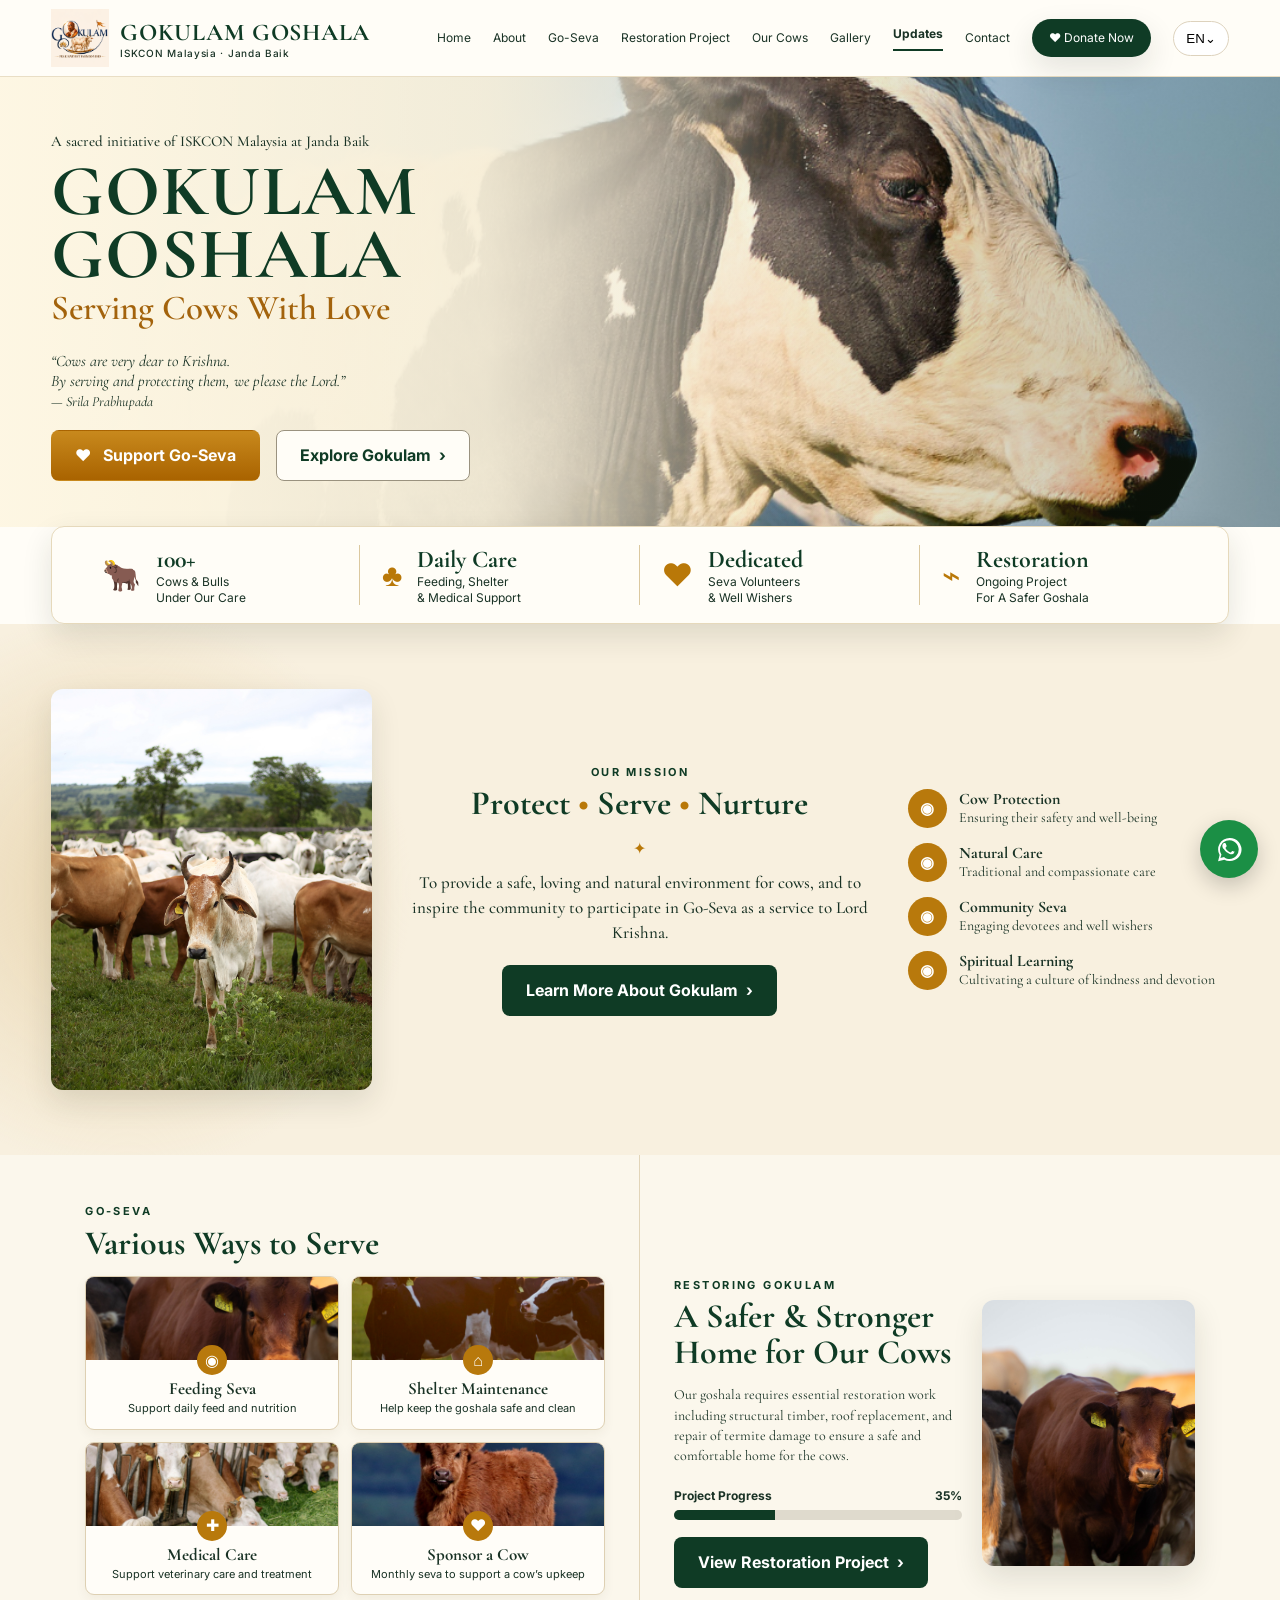
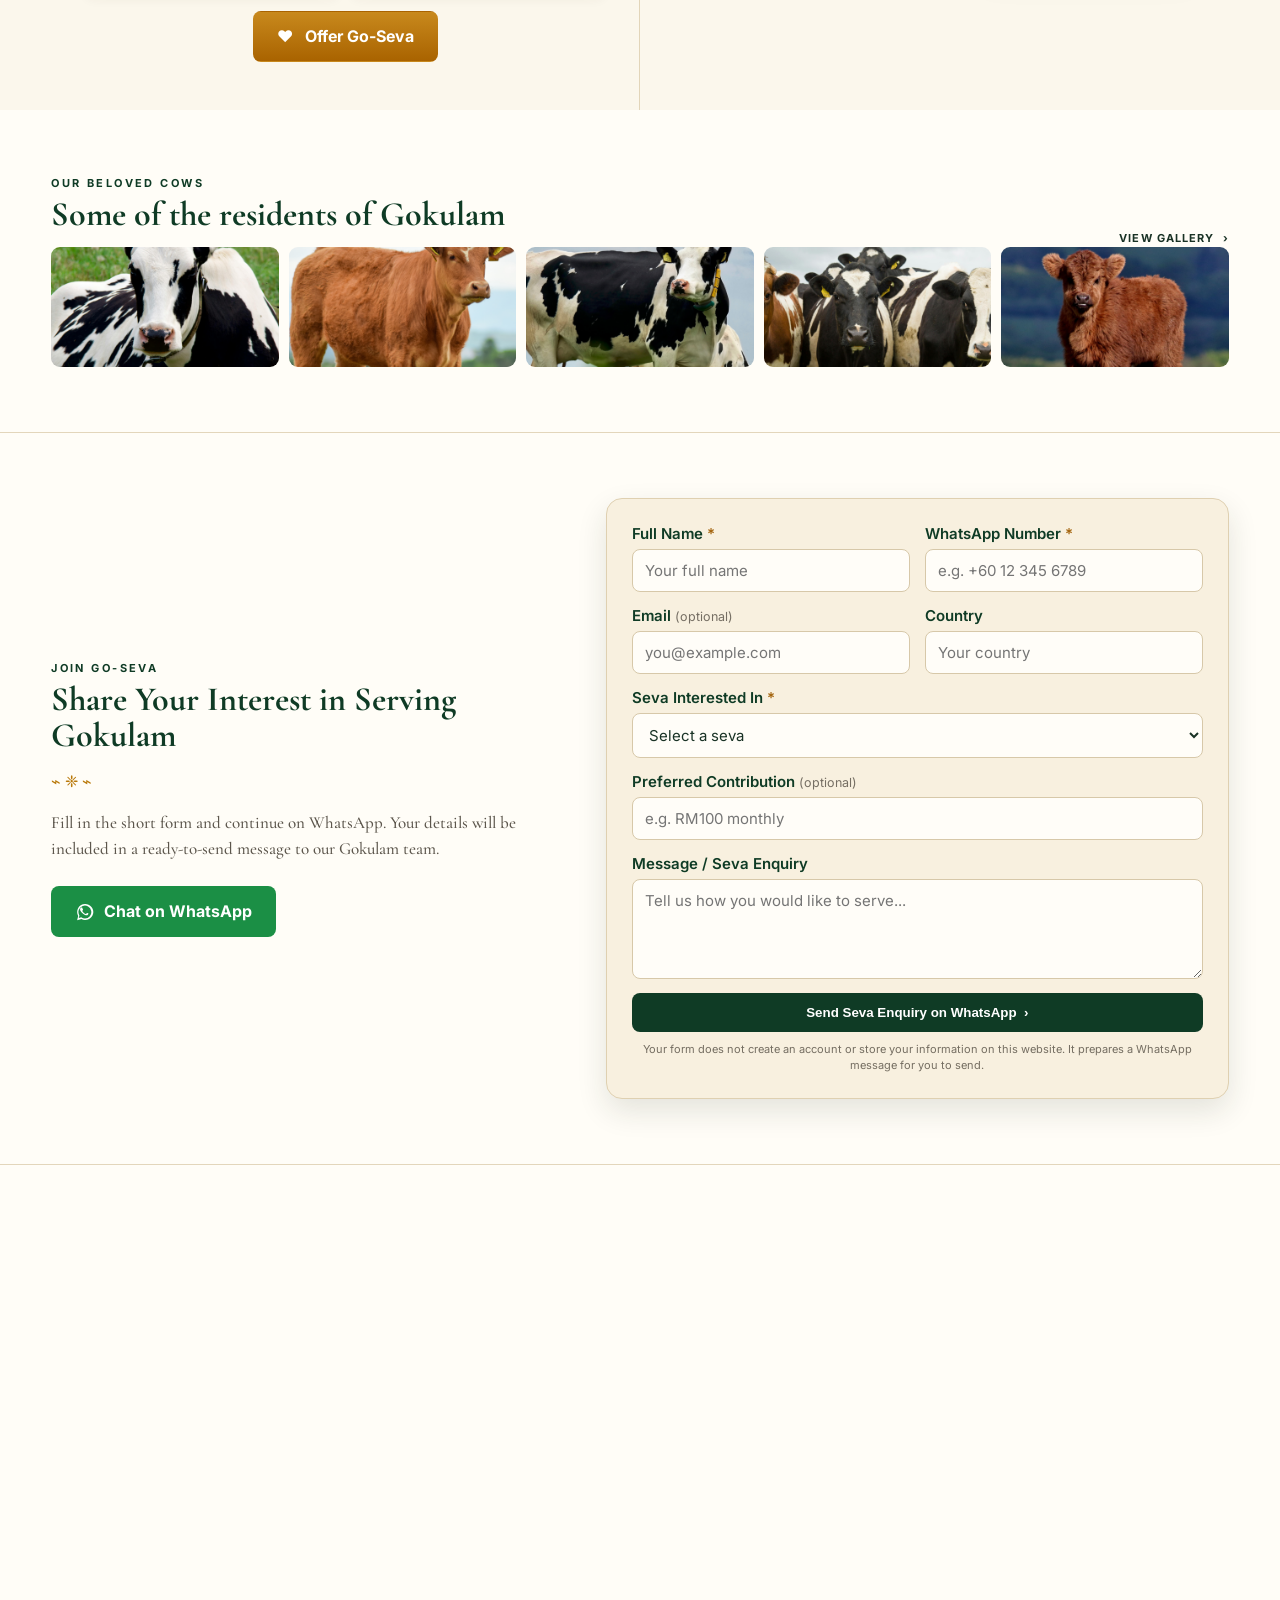
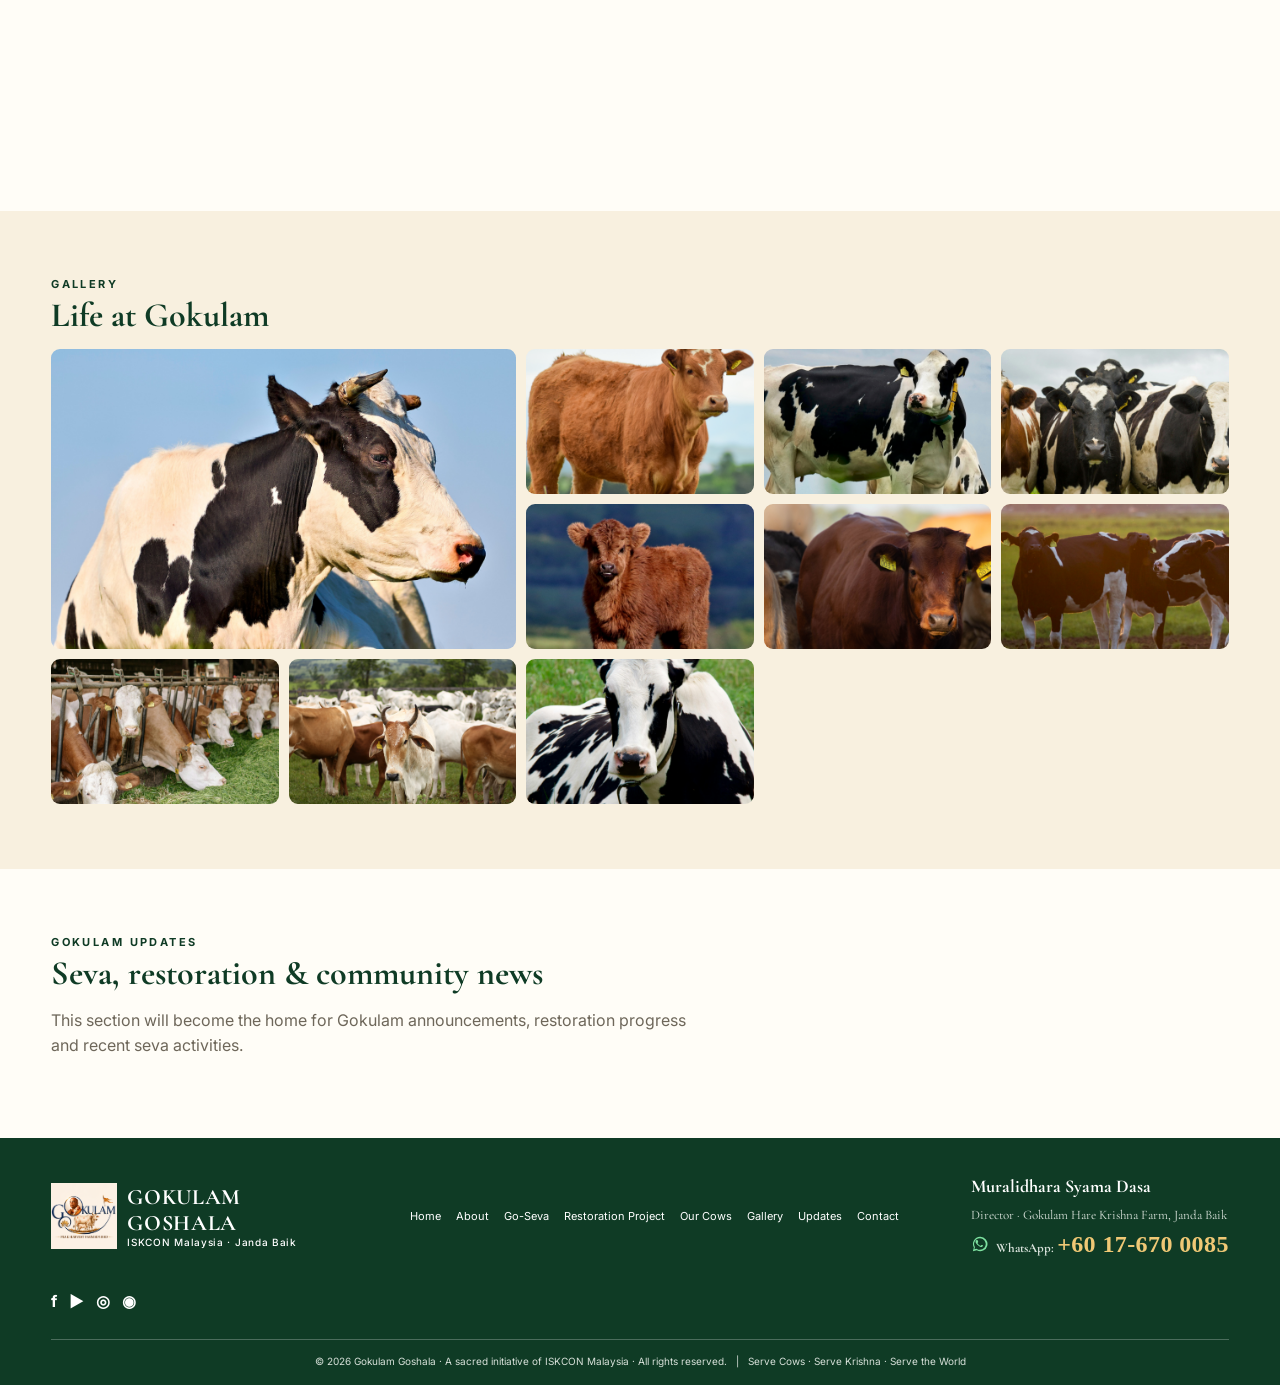
==== commit 998e0d7e: "Add files via upload" ====
--- a/index.html
+++ b/index.html
@@ -130,7 +130,7 @@
           <h2>Share Your Interest in Serving Gokulam</h2>
           <div class="ornament">⌁ ❈ ⌁</div>
           <p>Fill in the short form and continue on WhatsApp. Your details will be included in a ready-to-send message to our Gokulam team.</p>
-          <a class="btn btn-whatsapp" href="https://wa.me/60176700085" target="_blank" rel="noopener">◉ &nbsp; Chat on WhatsApp</a>
+          <a class="btn btn-whatsapp" href="https://wa.me/60176700085" target="_blank" rel="noopener"><svg class="wa-icon" viewBox="0 0 32 32" aria-hidden="true"><path d="M16 3.2a12.7 12.7 0 0 0-10.9 19L3.4 29l6.9-1.8A12.8 12.8 0 1 0 16 3.2Zm0 23.2c-2 0-3.9-.6-5.5-1.7l-.4-.3-4.1 1.1 1.1-4-.3-.4A10.3 10.3 0 1 1 16 26.4Zm5.7-7.7c-.3-.2-1.9-.9-2.2-1s-.5-.2-.8.2c-.2.3-.8 1-1 1.2-.2.2-.4.2-.7.1-2.4-1.2-4-2.1-5.3-4.7-.2-.4 0-.6.2-.8.2-.2.4-.5.6-.7.2-.2.2-.4.3-.6.1-.2 0-.4 0-.6-.1-.2-.8-1.8-1.1-2.4-.3-.6-.6-.5-.8-.5h-.7c-.2 0-.6.1-.9.4-.3.3-1.2 1.1-1.2 2.7s1.2 3.1 1.4 3.3c.2.2 2.4 3.7 5.8 5.1 2.2 1 3 .9 3.7.8.7-.1 1.9-.8 2.1-1.6.3-.8.3-1.5.2-1.6-.1-.2-.3-.2-.6-.4Z"/></svg><span>Chat on WhatsApp</span></a>
         </div>
         <form class="seva-form" id="sevaForm">
           <div class="form-row">
@@ -217,14 +217,14 @@
       <div class="footer-contact">
         <strong>Muralidhara Syama Dasa</strong>
         <span>Director · Gokulam Hare Krishna Farm, Janda Baik</span>
-        <a href="https://wa.me/60176700085" target="_blank" rel="noopener">WhatsApp: <strong class="important-detail">+60 17-670 0085</strong></a>
+        <a href="https://wa.me/60176700085" target="_blank" rel="noopener"><svg class="wa-icon" viewBox="0 0 32 32" aria-hidden="true"><path d="M16 3.2a12.7 12.7 0 0 0-10.9 19L3.4 29l6.9-1.8A12.8 12.8 0 1 0 16 3.2Zm0 23.2c-2 0-3.9-.6-5.5-1.7l-.4-.3-4.1 1.1 1.1-4-.3-.4A10.3 10.3 0 1 1 16 26.4Zm5.7-7.7c-.3-.2-1.9-.9-2.2-1s-.5-.2-.8.2c-.2.3-.8 1-1 1.2-.2.2-.4.2-.7.1-2.4-1.2-4-2.1-5.3-4.7-.2-.4 0-.6.2-.8.2-.2.4-.5.6-.7.2-.2.2-.4.3-.6.1-.2 0-.4 0-.6-.1-.2-.8-1.8-1.1-2.4-.3-.6-.6-.5-.8-.5h-.7c-.2 0-.6.1-.9.4-.3.3-1.2 1.1-1.2 2.7s1.2 3.1 1.4 3.3c.2.2 2.4 3.7 5.8 5.1 2.2 1 3 .9 3.7.8.7-.1 1.9-.8 2.1-1.6.3-.8.3-1.5.2-1.6-.1-.2-.3-.2-.6-.4Z"/></svg><span>WhatsApp: <strong class="important-detail">+60 17-670 0085</strong></span></a>
       </div>
       <div class="socials">f &nbsp; ▶ &nbsp; ◎ &nbsp; ◉</div>
     </div>
     <div class="container copyright">© 2026 Gokulam Goshala · A sacred initiative of ISKCON Malaysia · All rights reserved. &nbsp; | &nbsp; Serve Cows · Serve Krishna · Serve the World</div>
   </footer>
 
-  <a class="floating-whatsapp" href="https://wa.me/60176700085" target="_blank" rel="noopener" aria-label="Chat with Gokulam Goshala on WhatsApp">◉<span>WhatsApp</span></a>
+  <a class="floating-whatsapp" href="https://wa.me/60176700085" target="_blank" rel="noopener" aria-label="Chat with Gokulam Goshala on WhatsApp"><svg class="wa-icon" viewBox="0 0 32 32" aria-hidden="true"><path d="M16 3.2a12.7 12.7 0 0 0-10.9 19L3.4 29l6.9-1.8A12.8 12.8 0 1 0 16 3.2Zm0 23.2c-2 0-3.9-.6-5.5-1.7l-.4-.3-4.1 1.1 1.1-4-.3-.4A10.3 10.3 0 1 1 16 26.4Zm5.7-7.7c-.3-.2-1.9-.9-2.2-1s-.5-.2-.8.2c-.2.3-.8 1-1 1.2-.2.2-.4.2-.7.1-2.4-1.2-4-2.1-5.3-4.7-.2-.4 0-.6.2-.8.2-.2.4-.5.6-.7.2-.2.2-.4.3-.6.1-.2 0-.4 0-.6-.1-.2-.8-1.8-1.1-2.4-.3-.6-.6-.5-.8-.5h-.7c-.2 0-.6.1-.9.4-.3.3-1.2 1.1-1.2 2.7s1.2 3.1 1.4 3.3c.2.2 2.4 3.7 5.8 5.1 2.2 1 3 .9 3.7.8.7-.1 1.9-.8 2.1-1.6.3-.8.3-1.5.2-1.6-.1-.2-.3-.2-.6-.4Z"/></svg><span>WhatsApp</span></a>
 
   <script src="assets/js/script.js"></script>
 </body>
--- a/assets/css/style.css
+++ b/assets/css/style.css
@@ -71,3 +71,39 @@
 .restoration-page{background:#fffdf7}.restoration-breadcrumb{display:flex;gap:10px;align-items:center;font-size:12px;color:#756d5e;margin-bottom:25px}.restoration-breadcrumb a{color:var(--green);font-weight:700}.restoration-hero{background:linear-gradient(135deg,#f7f0df,#fffdf7)}.restoration-hero-grid{display:grid;grid-template-columns:1.05fr .75fr;gap:55px;align-items:center}.restoration-hero h1{font:700 clamp(42px,5vw,66px)/.94 var(--serif);color:var(--green);margin:8px 0 18px;text-transform:uppercase}.restoration-lead{font:500 22px/1.35 var(--serif);max-width:620px;color:#5a4e3b}.restoration-hero-actions{display:flex;gap:12px;flex-wrap:wrap;margin-top:24px}.restoration-poster{background:#fff;padding:8px;max-height:700px}.restoration-poster img{display:block;width:100%;height:auto;max-height:680px;object-fit:contain}.narrow-content{max-width:900px}.restoration-story{background:#f8f0df}.restoration-story p{font:500 18px/1.6 var(--serif);color:#3e493e}.requirements-section{background:#fffdf7}.project-total{font:700 26px var(--serif);color:#fff;background:var(--green);padding:10px 18px;border-radius:12px}.requirements-grid{display:grid;grid-template-columns:repeat(2,1fr);gap:14px}.requirement-card{display:grid;grid-template-columns:45px 1fr auto;gap:12px;align-items:center;border:1px solid #dfd0b1;background:#fffaf0;border-radius:12px;padding:17px;box-shadow:0 4px 12px rgba(65,48,15,.05)}.req-icon{font-size:30px;text-align:center}.requirement-card h3{font:700 19px var(--serif);margin:0;color:var(--green)}.requirement-card p{font-size:12px;line-height:1.35;margin:3px 0 0;color:#665f53}.requirement-card>strong{font:800 20px var(--serif);color:#a51f14;white-space:nowrap}.goal-banner{margin-top:18px;background:var(--green);color:#fff;text-align:center;padding:14px;border-radius:12px;font:800 24px var(--serif);letter-spacing:.03em}.sponsorship-section{background:#f8f0df}.sponsorship-grid{display:grid;grid-template-columns:repeat(4,1fr);gap:14px;margin-top:25px}.sponsor-card{background:#fffdf7;border:1px solid #dfd0b1;border-radius:12px;padding:18px;text-align:center;box-shadow:0 5px 15px rgba(65,48,15,.06)}.sponsor-card>span{font-size:32px}.sponsor-card h3{font:700 19px/1.05 var(--serif);color:var(--green);margin:8px 0 3px}.sponsor-card>strong{display:block;font:800 24px var(--serif);color:#b01816;margin-bottom:7px}.sponsor-card p{font-size:12px;line-height:1.4;color:#625c50;margin:0}.sponsor-any{background:#fff8df}.donor-section{background:#fffdf7}.donor-grid{display:grid;grid-template-columns:1.3fr .7fr;gap:30px;align-items:stretch}.donor-recognition{border:1px solid #dfd0b1;background:#fffaf0;border-radius:14px;padding:30px}.donor-recognition p{font:500 17px/1.5 var(--serif);color:#4f5148}.donor-quote{border-radius:14px;background:linear-gradient(145deg,#174d31,#0f3b25);color:#fff;padding:35px;display:flex;flex-direction:column;justify-content:center;text-align:center}.donor-quote>span{font-size:42px}.donor-quote p{font:600 25px/1.25 var(--serif);margin:12px 0}.bank-section{background:#f5eddd}.bank-page-grid{display:grid;grid-template-columns:1.2fr .8fr;gap:30px}.restoration-bank-card{background:#fffdf7;border:1px solid #dfd0b1;border-radius:14px;padding:22px;box-shadow:var(--shadow)}.restoration-bank-card p{font:500 16px/1.55 var(--serif);margin:8px 0}.restoration-bank-card .important-detail{font-family:"Times New Roman",Times,serif!important;font-size:24px!important;font-weight:700!important;color:var(--green)!important}.receipt-note{margin-top:16px}.receipt-note h3{font:700 22px var(--serif);color:var(--green);margin:0 0 6px}.receipt-note p{font:14px/1.5 var(--serif);color:#5b554b}.restoration-contact-card{background:var(--green);color:#fff;border-radius:14px;padding:30px;display:flex;flex-direction:column;justify-content:center}.restoration-contact-card h2{color:#fff}.restoration-contact-card p:not(.section-kicker){font:500 18px/1.5 var(--serif)}.restoration-contact-card .section-kicker{color:#f0c875}.restoration-contact-card .btn{margin-top:12px}.restoration-closing{text-align:center;background:linear-gradient(180deg,#f8f0df,#fffdf7)}.restoration-closing p{font:600 19px var(--serif);color:var(--green)}.restoration-closing h2{max-width:900px;margin:0 auto 20px}.restoration-closing .btn{margin-top:10px}
 @media(max-width:900px){.restoration-hero-grid,.bank-page-grid,.donor-grid{grid-template-columns:1fr}.restoration-poster{max-width:650px;margin:auto}.sponsorship-grid{grid-template-columns:repeat(2,1fr)}.requirements-grid{grid-template-columns:1fr}}
 @media(max-width:600px){.restoration-hero h1{font-size:40px}.restoration-lead{font-size:19px}.restoration-hero-actions{display:grid}.restoration-hero-actions .btn{width:100%}.project-total{margin-top:10px}.section-heading{flex-direction:column}.requirement-card{grid-template-columns:38px 1fr}.requirement-card>strong{grid-column:2}.sponsorship-grid{grid-template-columns:1fr}.goal-banner{font-size:20px}.donor-recognition,.restoration-contact-card{padding:22px}.restoration-story p{font-size:16px}}
+
+
+/* =========================================================
+   GOKULAM POLISH — subtle animations + WhatsApp buttons
+   ========================================================= */
+.wa-icon{width:1.15em;height:1.15em;display:inline-block;fill:currentColor;flex:none}
+.btn-whatsapp,.restoration-hero-actions .btn-light[href*="wa.me"]{display:inline-flex;align-items:center;gap:9px}
+.btn-whatsapp .wa-icon,.restoration-hero-actions .btn-light[href*="wa.me"] .wa-icon{width:20px;height:20px}
+.footer-contact a{display:inline-flex;align-items:center;gap:7px}
+.footer-contact .wa-icon{width:18px;height:18px;color:#7ee2a1}
+.floating-whatsapp{display:grid;place-items:center;animation:waPulse 3.2s ease-in-out infinite}
+.floating-whatsapp .wa-icon{width:29px;height:29px}
+@keyframes waPulse{0%,72%,100%{box-shadow:0 8px 22px rgba(0,0,0,.2),0 0 0 0 rgba(27,143,69,.28)}82%{box-shadow:0 8px 22px rgba(0,0,0,.2),0 0 0 10px rgba(27,143,69,0)}}
+
+/* Hero entrance */
+.hero-copy>*{opacity:0;transform:translateY(18px);animation:heroIn .7s ease forwards}
+.hero-copy .eyebrow{animation-delay:.08s}.hero-copy h1{animation-delay:.18s}.hero-copy h2{animation-delay:.28s}.hero-copy .quote{animation-delay:.38s}.hero-copy .quote-author{animation-delay:.44s}.hero-copy .hero-actions{animation-delay:.52s}
+@keyframes heroIn{to{opacity:1;transform:none}}
+
+/* Scroll reveal */
+.reveal{opacity:0;transform:translateY(28px);transition:opacity .7s ease,transform .7s ease}
+.reveal.is-visible{opacity:1;transform:none}
+.reveal.delay-1{transition-delay:.08s}.reveal.delay-2{transition-delay:.16s}.reveal.delay-3{transition-delay:.24s}.reveal.delay-4{transition-delay:.32s}
+
+/* Gentle image/card interactions */
+.photo-frame,.cow-thumb,.mini-card,.sponsor-card,.requirement-card,.stat,.qr-placeholder,.seva-form{transition:transform .35s ease,box-shadow .35s ease}
+.photo-frame:hover,.cow-thumb:hover{transform:translateY(-4px)}
+.cow-thumb:hover{box-shadow:0 12px 24px rgba(36,45,26,.14)}
+.mini-card:hover,.sponsor-card:hover,.requirement-card:hover,.stat:hover,.qr-placeholder:hover{transform:translateY(-4px);box-shadow:0 12px 25px rgba(36,45,26,.12)}
+
+/* Restoration goal banner gently highlights on entry */
+.goal-banner{position:relative;overflow:hidden}
+.goal-banner::after{content:"";position:absolute;inset:0;transform:translateX(-110%);background:linear-gradient(100deg,transparent 30%,rgba(255,255,255,.2) 50%,transparent 70%);animation:goalShine 5s ease-in-out 1.2s infinite}
+@keyframes goalShine{0%,55%{transform:translateX(-110%)}75%,100%{transform:translateX(110%)}}
+
+@media (prefers-reduced-motion: reduce){*,*::before,*::after{animation:none!important;transition:none!important;scroll-behavior:auto!important}.hero-copy>*{opacity:1;transform:none}.reveal{opacity:1;transform:none}}
